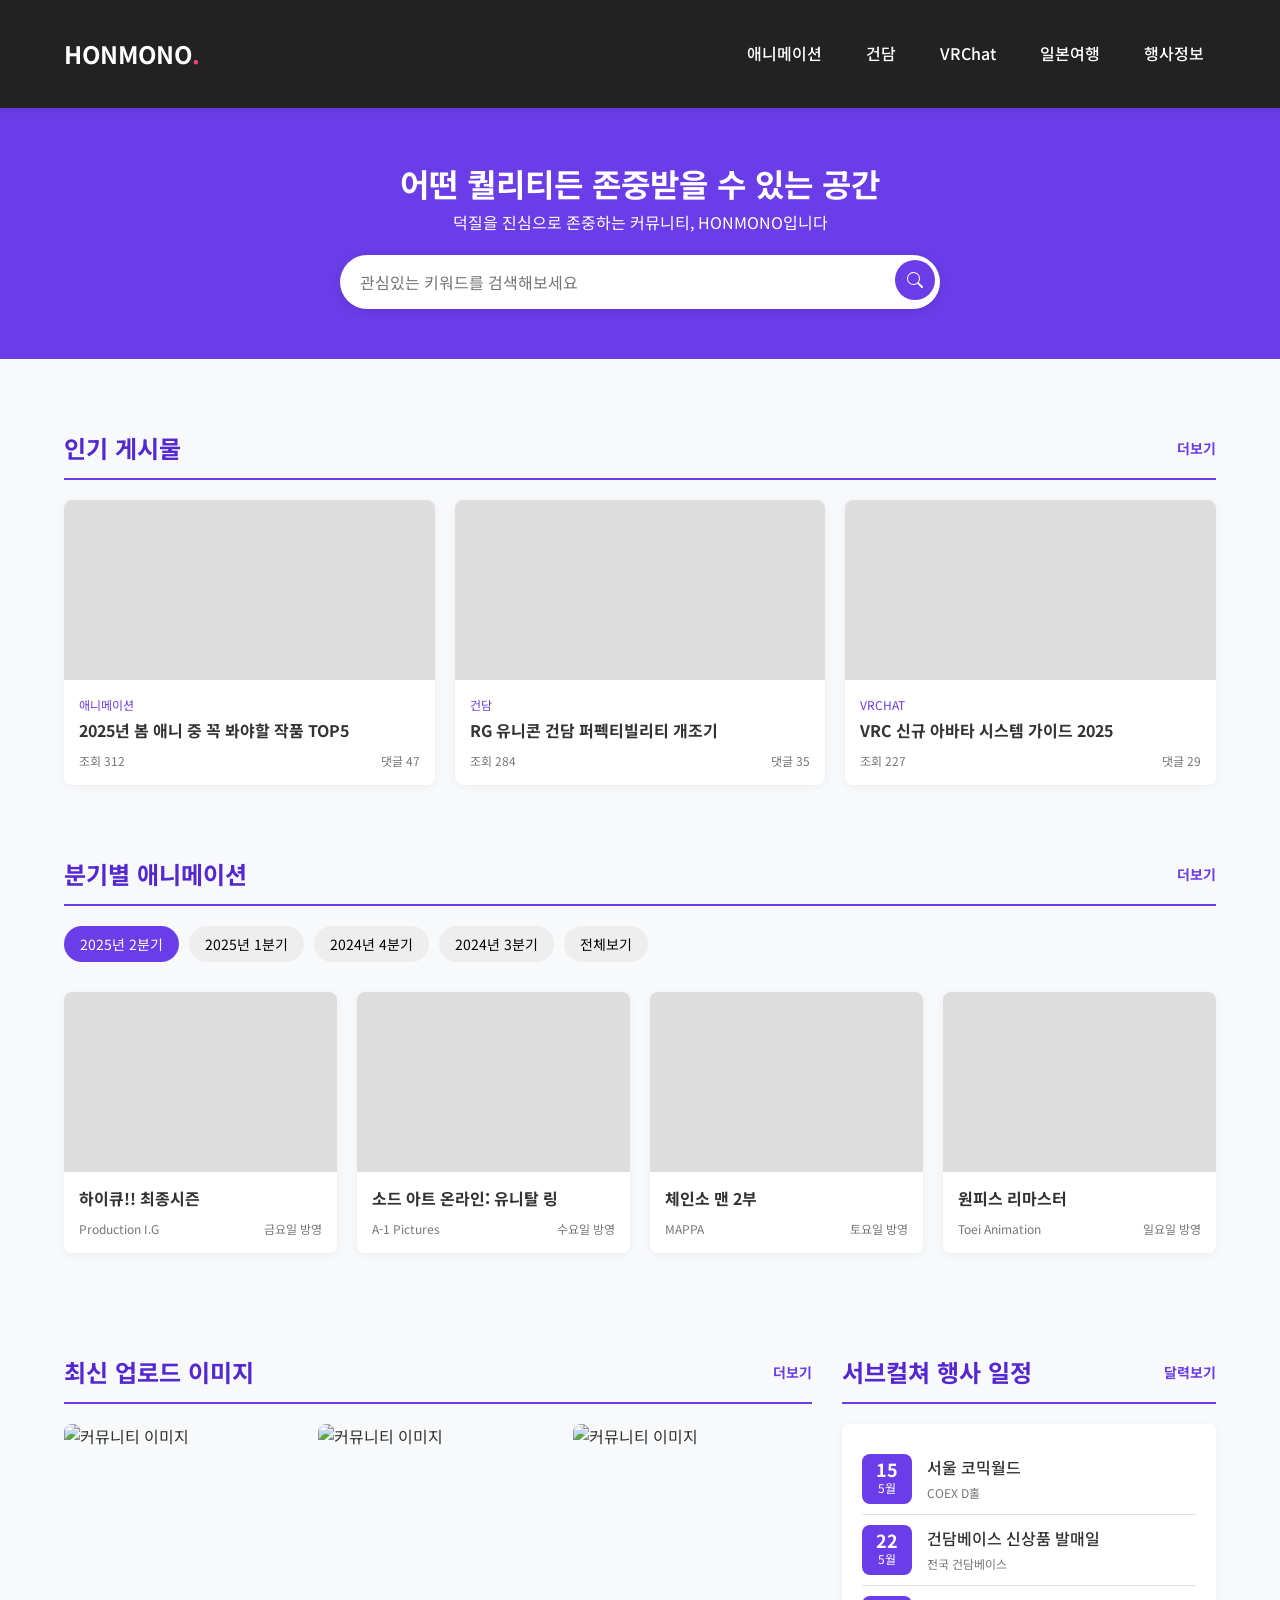
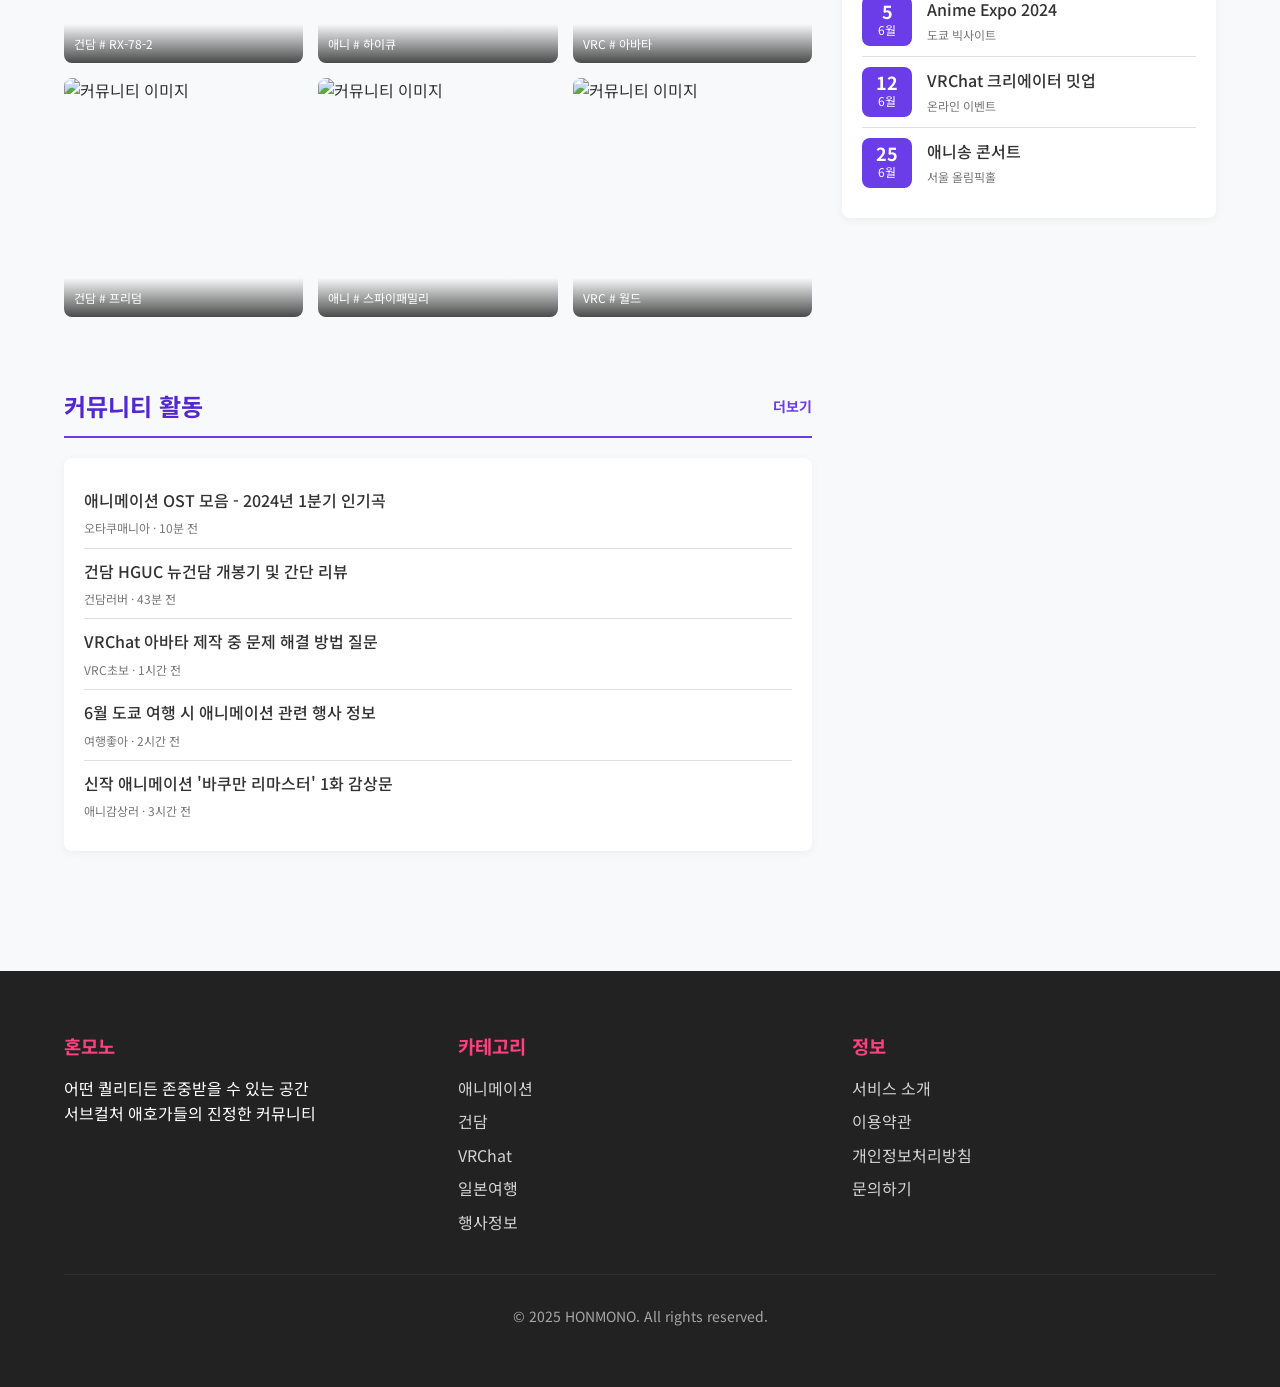
==== index.html @ e96083c8 "Initial website files" ====
<!DOCTYPE html>
<html lang="ko">
<head>
  <meta charset="UTF-8">
  <meta name="viewport" content="width=device-width, initial-scale=1.0">
  <title>혼모노(Honmono) - 서브컬처 애호가들의 진정성 있는 공간</title>
  <style>
    :root {
      --primary: #6A3DE8;
      --primary-dark: #5428D0;
      --secondary: #FF4081;
      --background: #F8F9FA;
      --dark-bg: #222222;
      --light-text: #FFFFFF;
      --dark-text: #333333;
      --card-bg: #FFFFFF;
      --border-color: #E0E0E0;
    }
    
    * {
      margin: 0;
      padding: 0;
      box-sizing: border-box;
      font-family: 'Noto Sans KR', sans-serif;
    }
    
    body {
      background-color: var(--background);
      color: var(--dark-text);
      line-height: 1.6;
    }
    
    a {
      text-decoration: none;
      color: inherit;
    }
    
    .container {
      width: 90%;
      max-width: 1200px;
      margin: 0 auto;
      padding: 20px 0;
    }
    
    /* 헤더 스타일 */
    header {
      background-color: var(--dark-bg);
      color: var(--light-text);
      padding: 15px 0;
      box-shadow: 0 2px 5px rgba(0, 0, 0, 0.1);
      position: sticky;
      top: 0;
      z-index: 1000;
    }
    
    .header-container {
      display: flex;
      justify-content: space-between;
      align-items: center;
    }
    
    .logo {
      font-size: 24px;
      font-weight: 700;
      display: flex;
      align-items: center;
    }
    
    .logo span {
      color: var(--secondary);
    }
    
    nav ul {
      display: flex;
      list-style: none;
    }
    
    nav ul li {
      margin-left: 20px;
      position: relative;
    }
    
    nav ul li a {
      color: var(--light-text);
      font-weight: 500;
      padding: 8px 12px;
      border-radius: 4px;
      transition: background-color 0.3s;
    }
    
    nav ul li a:hover {
      background-color: rgba(255, 255, 255, 0.1);
    }

    /* 검색창 */
    .search-container {
      background-color: var(--primary);
      padding: 30px 0;
      text-align: center;
      color: var(--light-text);
    }
    
    .search-box {
      position: relative;
      max-width: 600px;
      margin: 20px auto 0;
    }
    
    .search-input {
      width: 100%;
      padding: 15px 20px;
      border: none;
      border-radius: 30px;
      font-size: 16px;
      box-shadow: 0 2px 10px rgba(0, 0, 0, 0.1);
      transition: all 0.3s;
    }
    
    .search-input:focus {
      outline: none;
      box-shadow: 0 4px 15px rgba(0, 0, 0, 0.2);
    }
    
    .search-btn {
      position: absolute;
      right: 5px;
      top: 5px;
      background-color: var(--primary);
      color: white;
      border: none;
      border-radius: 50%;
      width: 40px;
      height: 40px;
      cursor: pointer;
      display: flex;
      align-items: center;
      justify-content: center;
    }
    
    .keywords {
      display: none;
      margin-top: 15px;
      text-align: center;
    }
    
    .keyword-badge {
      display: inline-block;
      background-color: rgba(255, 255, 255, 0.2);
      color: var(--light-text);
      padding: 5px 12px;
      margin: 5px;
      border-radius: 20px;
      font-size: 14px;
      transition: background-color 0.3s;
      cursor: pointer;
    }
    
    .keyword-badge:hover {
      background-color: rgba(255, 255, 255, 0.3);
    }
    
    /* 실시간 키워드 트렌드 */
    .search-input:focus ~ .keywords {
      display: block;
    }
    
    /* 섹션 공통 스타일 */
    section {
      margin: 30px 0;
      padding: 20px 0;
    }
    
    .section-title {
      font-size: 24px;
      font-weight: 700;
      margin-bottom: 20px;
      color: var(--primary-dark);
      border-bottom: 2px solid var(--primary);
      padding-bottom: 10px;
      display: flex;
      justify-content: space-between;
      align-items: center;
    }
    
    .view-more {
      font-size: 14px;
      color: var(--primary);
    }
    
    /* 인기 게시물 */
    .popular-posts {
      display: grid;
      grid-template-columns: repeat(auto-fill, minmax(280px, 1fr));
      gap: 20px;
    }
    
    .post-card {
      background: var(--card-bg);
      border-radius: 8px;
      overflow: hidden;
      box-shadow: 0 2px 10px rgba(0, 0, 0, 0.05);
      transition: transform 0.3s, box-shadow 0.3s;
    }
    
    .post-card:hover {
      transform: translateY(-5px);
      box-shadow: 0 5px 15px rgba(0, 0, 0, 0.1);
    }
    
    .post-image {
      height: 180px;
      background-position: center;
      background-size: cover;
      background-color: #ddd;
    }
    
    .post-content {
      padding: 15px;
    }
    
    .post-category {
      font-size: 12px;
      color: var(--primary);
      margin-bottom: 5px;
      text-transform: uppercase;
    }
    
    .post-title {
      font-size: 16px;
      font-weight: 700;
      margin-bottom: 10px;
      line-height: 1.4;
      display: -webkit-box;
      -webkit-line-clamp: 2;
      -webkit-box-orient: vertical;
      overflow: hidden;
    }
    
    .post-meta {
      font-size: 12px;
      color: #777;
      display: flex;
      justify-content: space-between;
    }
    
    /* 분기 애니메이션 섹션 */
    .anime-filter {
      display: flex;
      gap: 10px;
      margin-bottom: 20px;
      overflow-x: auto;
      padding-bottom: 10px;
    }
    
    .filter-btn {
      padding: 8px 16px;
      background-color: #eee;
      border: none;
      border-radius: 20px;
      font-size: 14px;
      cursor: pointer;
      white-space: nowrap;
      transition: background-color 0.3s;
    }
    
    .filter-btn.active {
      background-color: var(--primary);
      color: white;
    }
    
    .anime-list {
      display: grid;
      grid-template-columns: repeat(auto-fill, minmax(250px, 1fr));
      gap: 20px;
    }
    
    /* 커뮤니티 이미지 */
    .community-images {
      display: grid;
      grid-template-columns: repeat(auto-fill, minmax(180px, 1fr));
      gap: 15px;
    }
    
    .image-item {
      position: relative;
      border-radius: 8px;
      overflow: hidden;
      aspect-ratio: 1/1;
    }
    
    .image-item img {
      width: 100%;
      height: 100%;
      object-fit: cover;
      transition: transform 0.3s;
    }
    
    .image-item:hover img {
      transform: scale(1.05);
    }
    
    .image-info {
      position: absolute;
      bottom: 0;
      left: 0;
      right: 0;
      background: linear-gradient(transparent, rgba(0, 0, 0, 0.7));
      color: white;
      padding: 10px;
      font-size: 12px;
    }
    
    /* 커뮤니티 활동 피드 */
    .activity-feed {
      background-color: var(--card-bg);
      border-radius: 8px;
      box-shadow: 0 2px 10px rgba(0, 0, 0, 0.05);
      padding: 20px;
    }
    
    .feed-item {
      padding: 10px 0;
      border-bottom: 1px solid var(--border-color);
    }
    
    .feed-item:last-child {
      border-bottom: none;
    }
    
    .feed-title {
      font-weight: 500;
      margin-bottom: 5px;
    }
    
    .feed-meta {
      font-size: 12px;
      color: #777;
    }
    
    /* 행사 캘린더 */
    .event-calendar {
      background-color: var(--card-bg);
      border-radius: 8px;
      box-shadow: 0 2px 10px rgba(0, 0, 0, 0.05);
      padding: 20px;
    }
    
    .event-item {
      display: flex;
      align-items: center;
      padding: 10px 0;
      border-bottom: 1px solid var(--border-color);
    }
    
    .event-item:last-child {
      border-bottom: none;
    }
    
    .event-date {
      background-color: var(--primary);
      color: white;
      width: 50px;
      height: 50px;
      border-radius: 8px;
      display: flex;
      flex-direction: column;
      justify-content: center;
      align-items: center;
      margin-right: 15px;
      flex-shrink: 0;
    }
    
    .event-day {
      font-size: 18px;
      font-weight: 700;
      line-height: 1;
    }
    
    .event-month {
      font-size: 12px;
      text-transform: uppercase;
    }
    
    .event-info {
      flex: 1;
    }
    
    .event-title {
      font-weight: 500;
      margin-bottom: 3px;
    }
    
    .event-location {
      font-size: 12px;
      color: #777;
    }
    
    /* 푸터 */
    footer {
      background-color: var(--dark-bg);
      color: var(--light-text);
      padding: 40px 0;
      margin-top: 50px;
    }
    
    .footer-content {
      display: grid;
      grid-template-columns: repeat(auto-fit, minmax(200px, 1fr));
      gap: 30px;
    }
    
    .footer-section h3 {
      margin-bottom: 15px;
      color: var(--secondary);
    }
    
    .footer-section ul {
      list-style: none;
    }
    
    .footer-section ul li {
      margin-bottom: 8px;
    }
    
    .footer-section ul li a {
      opacity: 0.8;
      transition: opacity 0.3s;
    }
    
    .footer-section ul li a:hover {
      opacity: 1;
    }
    
    .footer-bottom {
      text-align: center;
      padding-top: 30px;
      margin-top: 30px;
      border-top: 1px solid rgba(255, 255, 255, 0.1);
      font-size: 14px;
      opacity: 0.6;
    }
    
    /* 그리드 레이아웃 */
    .grid-layout {
      display: grid;
      grid-template-columns: 2fr 1fr;
      gap: 30px;
    }
    
    /* 반응형 설계 */
    @media (max-width: 768px) {
      .grid-layout {
        grid-template-columns: 1fr;
      }
      
      .popular-posts,
      .anime-list,
      .community-images {
        grid-template-columns: repeat(auto-fill, minmax(45%, 1fr));
      }
      
      .header-container {
        flex-direction: column;
      }
      
      nav ul {
        margin-top: 15px;
        flex-wrap: wrap;
        justify-content: center;
      }
      
      nav ul li {
        margin: 5px;
      }
    }
  </style>
  <link href="https://fonts.googleapis.com/css2?family=Noto+Sans+KR:wght@400;500;700&display=swap" rel="stylesheet">
</head>
<body>
  <!-- 헤더 -->
  <header>
    <div class="container header-container">
      <div class="logo">
        <a href="#">HONMONO<span>.</span></a>
      </div>
      <nav>
        <ul>
          <li><a href="#">애니메이션</a></li>
          <li><a href="#">건담</a></li>
          <li><a href="#">VRChat</a></li>
          <li><a href="#">일본여행</a></li>
          <li><a href="#">행사정보</a></li>
        </ul>
      </nav>
    </div>
  </header>
  
  <!-- 검색창 -->
  <div class="search-container">
    <div class="container">
      <h1>어떤 퀄리티든 존중받을 수 있는 공간</h1>
      <p>덕질을 진심으로 존중하는 커뮤니티, HONMONO입니다</p>
      <div class="search-box">
        <input type="text" class="search-input" placeholder="관심있는 키워드를 검색해보세요">
        <button class="search-btn">
          <svg xmlns="http://www.w3.org/2000/svg" width="16" height="16" fill="currentColor" viewBox="0 0 16 16">
            <path d="M11.742 10.344a6.5 6.5 0 1 0-1.397 1.398h-.001c.03.04.062.078.098.115l3.85 3.85a1 1 0 0 0 1.415-1.414l-3.85-3.85a1.007 1.007 0 0 0-.115-.1zM12 6.5a5.5 5.5 0 1 1-11 0 5.5 5.5 0 0 1 11 0z"/>
          </svg>
        </button>
        <div class="keywords">
          <span class="keyword-badge">짱구는못말려</span>
          <span class="keyword-badge">스파이패밀리</span>
          <span class="keyword-badge">원피스</span>
          <span class="keyword-badge">건담시드</span>
          <span class="keyword-badge">에반게리온</span>
          <span class="keyword-badge">VRC아바타</span>
          <span class="keyword-badge">코믹월드</span>
          <span class="keyword-badge">선데이GX</span>
        </div>
      </div>
    </div>
  </div>
  
  <div class="container">
    <!-- 인기 게시물 -->
    <section>
      <div class="section-title">
        인기 게시물
        <a href="#" class="view-more">더보기</a>
      </div>
      <div class="popular-posts">
        <div class="post-card">
          <div class="post-image" style="background-image: url('/api/placeholder/400/320');"></div>
          <div class="post-content">
            <div class="post-category">애니메이션</div>
            <h3 class="post-title">2025년 봄 애니 중 꼭 봐야할 작품 TOP5</h3>
            <div class="post-meta">
              <span>조회 312</span>
              <span>댓글 47</span>
            </div>
          </div>
        </div>
        <div class="post-card">
          <div class="post-image" style="background-image: url('/api/placeholder/400/320');"></div>
          <div class="post-content">
            <div class="post-category">건담</div>
            <h3 class="post-title">RG 유니콘 건담 퍼펙티빌리티 개조기</h3>
            <div class="post-meta">
              <span>조회 284</span>
              <span>댓글 35</span>
            </div>
          </div>
        </div>
        <div class="post-card">
          <div class="post-image" style="background-image: url('/api/placeholder/400/320');"></div>
          <div class="post-content">
            <div class="post-category">VRChat</div>
            <h3 class="post-title">VRC 신규 아바타 시스템 가이드 2025</h3>
            <div class="post-meta">
              <span>조회 227</span>
              <span>댓글 29</span>
            </div>
          </div>
        </div>
      </div>
    </section>
    
    <!-- 분기 애니메이션 섹션 -->
    <section>
      <div class="section-title">
        분기별 애니메이션
        <a href="#" class="view-more">더보기</a>
      </div>
      <div class="anime-filter">
        <button class="filter-btn active">2025년 2분기</button>
        <button class="filter-btn">2025년 1분기</button>
        <button class="filter-btn">2024년 4분기</button>
        <button class="filter-btn">2024년 3분기</button>
        <button class="filter-btn">전체보기</button>
      </div>
      <div class="anime-list">
        <div class="post-card">
          <div class="post-image" style="background-image: url('/api/placeholder/400/320');"></div>
          <div class="post-content">
            <h3 class="post-title">하이큐!! 최종시즌</h3>
            <div class="post-meta">
              <span>Production I.G</span>
              <span>금요일 방영</span>
            </div>
          </div>
        </div>
        <div class="post-card">
          <div class="post-image" style="background-image: url('/api/placeholder/400/320');"></div>
          <div class="post-content">
            <h3 class="post-title">소드 아트 온라인: 유니탈 링</h3>
            <div class="post-meta">
              <span>A-1 Pictures</span>
              <span>수요일 방영</span>
            </div>
          </div>
        </div>
        <div class="post-card">
          <div class="post-image" style="background-image: url('/api/placeholder/400/320');"></div>
          <div class="post-content">
            <h3 class="post-title">체인소 맨 2부</h3>
            <div class="post-meta">
              <span>MAPPA</span>
              <span>토요일 방영</span>
            </div>
          </div>
        </div>
        <div class="post-card">
          <div class="post-image" style="background-image: url('/api/placeholder/400/320');"></div>
          <div class="post-content">
            <h3 class="post-title">원피스 리마스터</h3>
            <div class="post-meta">
              <span>Toei Animation</span>
              <span>일요일 방영</span>
            </div>
          </div>
        </div>
      </div>
    </section>
    
    <div class="grid-layout">
      <div>
        <!-- 커뮤니티 최신 이미지 업로드 -->
        <section>
          <div class="section-title">
            최신 업로드 이미지
            <a href="#" class="view-more">더보기</a>
          </div>
          <div class="community-images">
            <div class="image-item">
              <img src="/api/placeholder/400/400" alt="커뮤니티 이미지">
              <div class="image-info">건담 # RX-78-2</div>
            </div>
            <div class="image-item">
              <img src="/api/placeholder/400/400" alt="커뮤니티 이미지">
              <div class="image-info">애니 # 하이큐</div>
            </div>
            <div class="image-item">
              <img src="/api/placeholder/400/400" alt="커뮤니티 이미지">
              <div class="image-info">VRC # 아바타</div>
            </div>
            <div class="image-item">
              <img src="/api/placeholder/400/400" alt="커뮤니티 이미지">
              <div class="image-info">건담 # 프리덤</div>
            </div>
            <div class="image-item">
              <img src="/api/placeholder/400/400" alt="커뮤니티 이미지">
              <div class="image-info">애니 # 스파이패밀리</div>
            </div>
            <div class="image-item">
              <img src="/api/placeholder/400/400" alt="커뮤니티 이미지">
              <div class="image-info">VRC # 월드</div>
            </div>
          </div>
        </section>
        
        <!-- 커뮤니티 활동 피드 -->
        <section>
          <div class="section-title">
            커뮤니티 활동
            <a href="#" class="view-more">더보기</a>
          </div>
          <div class="activity-feed">
            <div class="feed-item">
              <div class="feed-title">애니메이션 OST 모음 - 2024년 1분기 인기곡</div>
              <div class="feed-meta">
                <span>오타쿠매니아</span>
                <span>·</span>
                <span>10분 전</span>
              </div>
            </div>
            <div class="feed-item">
              <div class="feed-title">건담 HGUC 뉴건담 개봉기 및 간단 리뷰</div>
              <div class="feed-meta">
                <span>건담러버</span>
                <span>·</span>
                <span>43분 전</span>
              </div>
            </div>
            <div class="feed-item">
              <div class="feed-title">VRChat 아바타 제작 중 문제 해결 방법 질문</div>
              <div class="feed-meta">
                <span>VRC초보</span>
                <span>·</span>
                <span>1시간 전</span>
              </div>
            </div>
            <div class="feed-item">
              <div class="feed-title">6월 도쿄 여행 시 애니메이션 관련 행사 정보</div>
              <div class="feed-meta">
                <span>여행좋아</span>
                <span>·</span>
                <span>2시간 전</span>
              </div>
            </div>
            <div class="feed-item">
              <div class="feed-title">신작 애니메이션 '바쿠만 리마스터' 1화 감상문</div>
              <div class="feed-meta">
                <span>애니감상러</span>
                <span>·</span>
                <span>3시간 전</span>
              </div>
            </div>
          </div>
        </section>
      </div>
      
      <!-- 서브컬쳐 행사 캘린더 -->
      <aside>
        <section>
          <div class="section-title">
            서브컬쳐 행사 일정
            <a href="#" class="view-more">달력보기</a>
          </div>
          <div class="event-calendar">
            <div class="event-item">
              <div class="event-date">
                <div class="event-day">15</div>
                <div class="event-month">5월</div>
              </div>
              <div class="event-info">
                <div class="event-title">서울 코믹월드</div>
                <div class="event-location">COEX D홀</div>
              </div>
            </div>
            <div class="event-item">
              <div class="event-date">
                <div class="event-day">22</div>
                <div class="event-month">5월</div>
              </div>
              <div class="event-info">
                <div class="event-title">건담베이스 신상품 발매일</div>
                <div class="event-location">전국 건담베이스</div>
              </div>
            </div>
            <div class="event-item">
              <div class="event-date">
                <div class="event-day">5</div>
                <div class="event-month">6월</div>
              </div>
              <div class="event-info">
                <div class="event-title">Anime Expo 2024</div>
                <div class="event-location">도쿄 빅사이트</div>
              </div>
            </div>
            <div class="event-item">
              <div class="event-date">
                <div class="event-day">12</div>
                <div class="event-month">6월</div>
              </div>
              <div class="event-info">
                <div class="event-title">VRChat 크리에이터 밋업</div>
                <div class="event-location">온라인 이벤트</div>
              </div>
            </div>
            <div class="event-item">
              <div class="event-date">
                <div class="event-day">25</div>
                <div class="event-month">6월</div>
              </div>
              <div class="event-info">
                <div class="event-title">애니송 콘서트</div>
                <div class="event-location">서울 올림픽홀</div>
              </div>
            </div>
          </div>
        </section>
      </aside>
    </div>
  </div>
  
  <!-- 푸터 -->
  <footer>
    <div class="container">
      <div class="footer-content">
        <div class="footer-section">
          <h3>혼모노</h3>
          <p>어떤 퀄리티든 존중받을 수 있는 공간<br>서브컬처 애호가들의 진정한 커뮤니티</p>
        </div>
        <div class="footer-section">
          <h3>카테고리</h3>
          <ul>
            <li><a href="#">애니메이션</a></li>
            <li><a href="#">건담</a></li>
            <li><a href="#">VRChat</a></li>
            <li><a href="#">일본여행</a></li>
            <li><a href="#">행사정보</a></li>
          </ul>
        </div>
        <div class="footer-section">
          <h3>정보</h3>
          <ul>
            <li><a href="#">서비스 소개</a></li>
            <li><a href="#">이용약관</a></li>
            <li><a href="#">개인정보처리방침</a></li>
            <li><a href="#">문의하기</a></li>
          </ul>
        </div>
      </div>
      <div class="footer-bottom">
        <p>&copy; 2025 HONMONO. All rights reserved.</p>
      </div>
    </div>
  </footer>
</body>
</html>
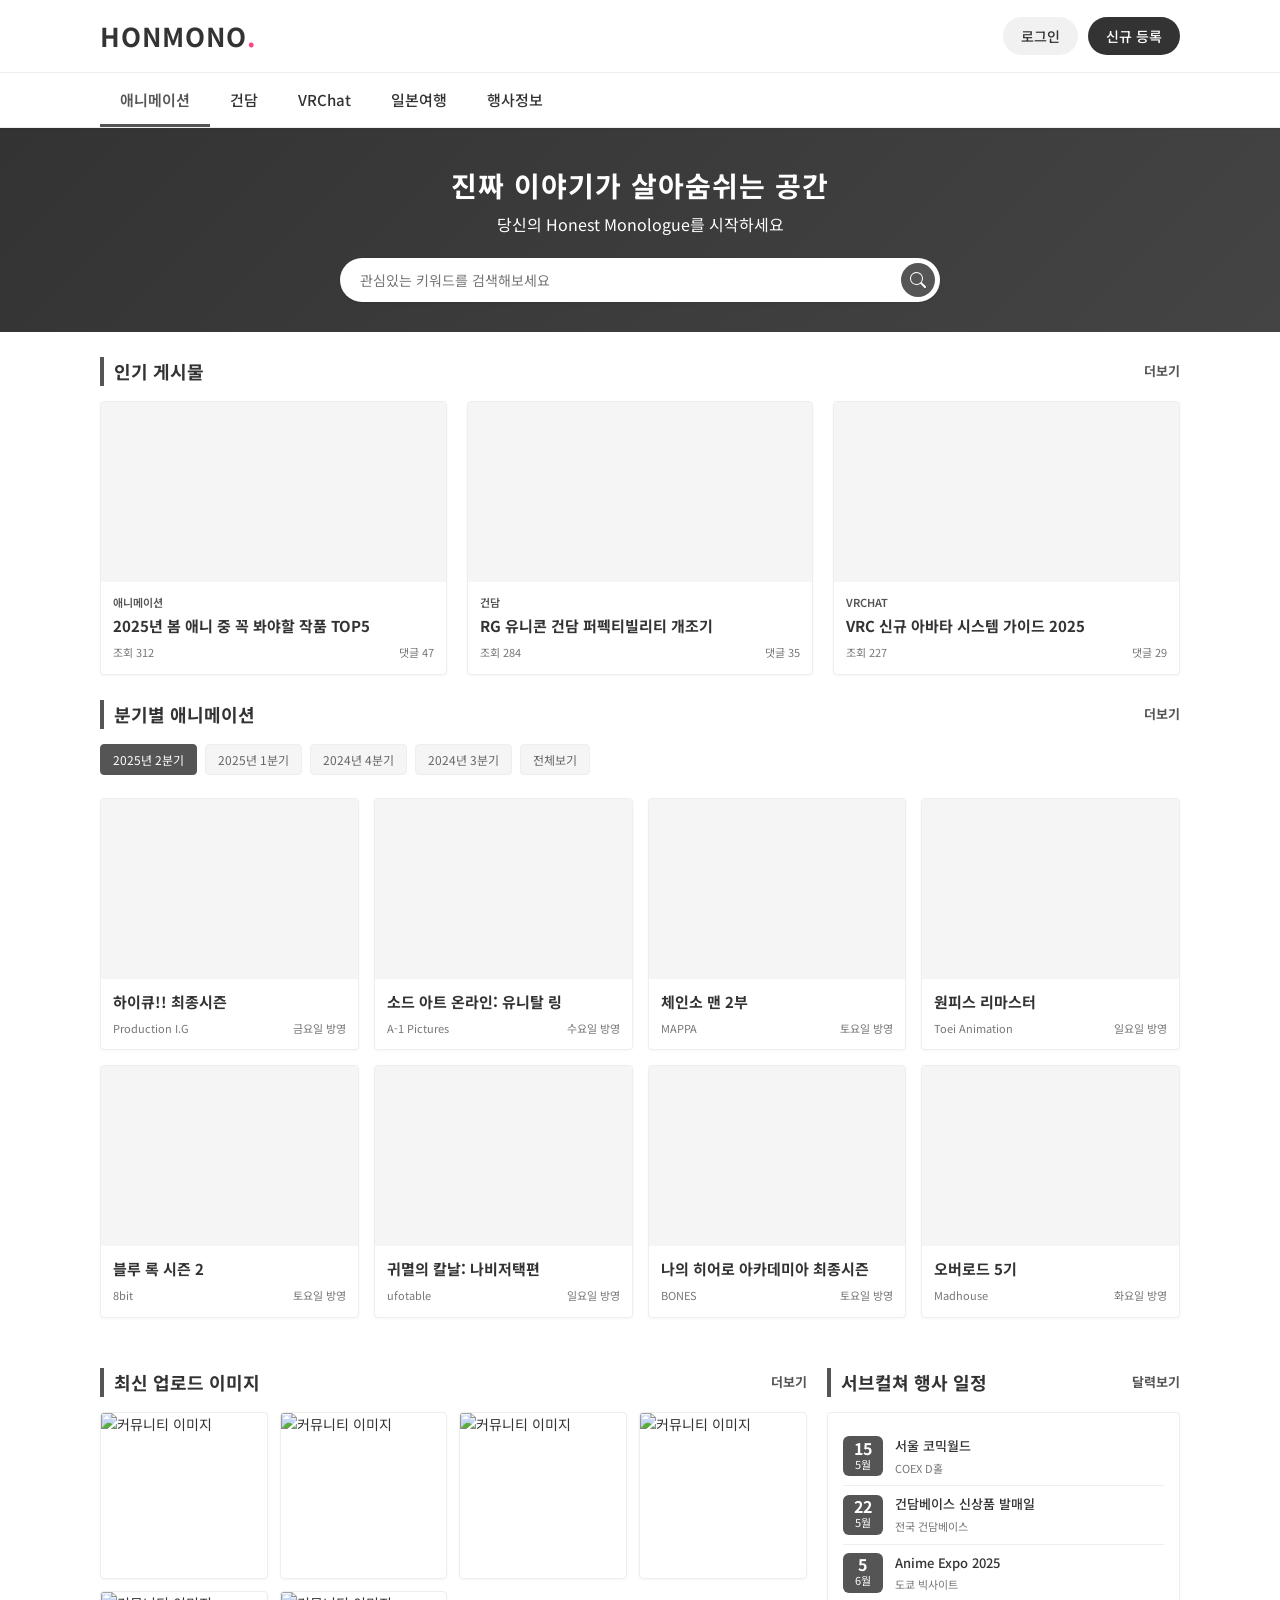
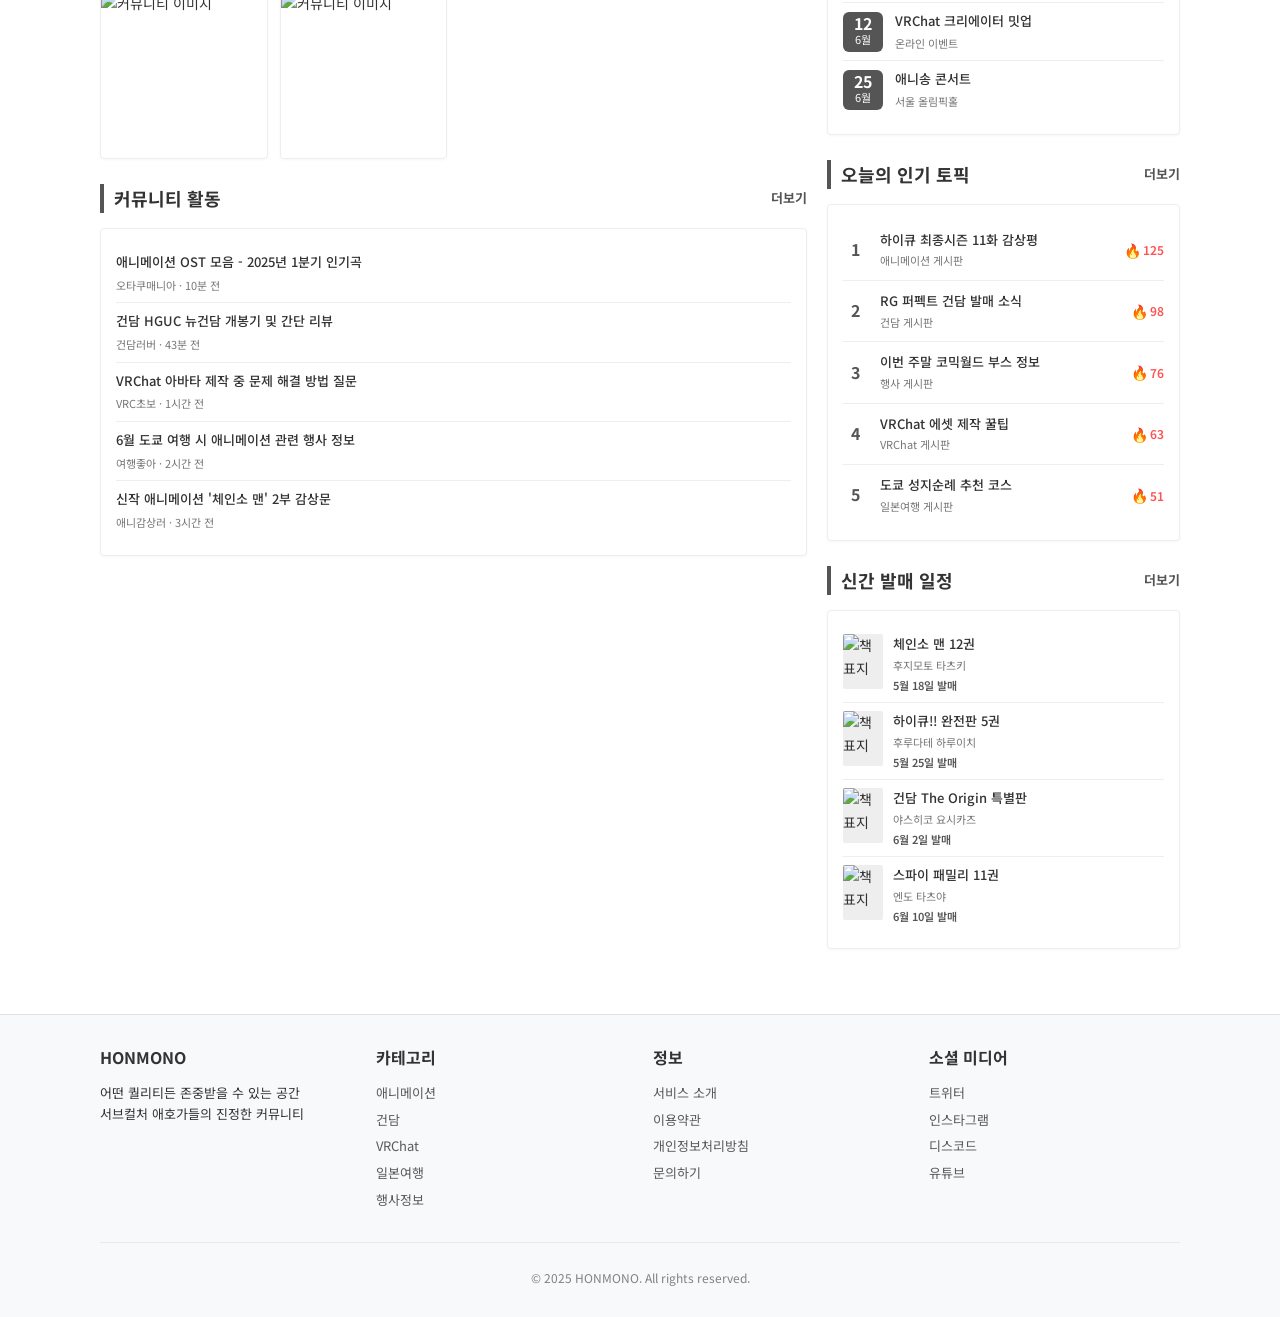
==== commit 8e9af6d9: "Update index.html" ====
--- a/index.html
+++ b/index.html
@@ -3,18 +3,23 @@
 <head>
   <meta charset="UTF-8">
   <meta name="viewport" content="width=device-width, initial-scale=1.0">
-  <title>혼모노(Honmono) - 서브컬처 애호가들의 진정성 있는 공간</title>
+  <title>HONMONO - 서브컬처 애호가들의 진정성 있는 공간</title>
   <style>
     :root {
-      --primary: #6A3DE8;
-      --primary-dark: #5428D0;
-      --secondary: #FF4081;
-      --background: #F8F9FA;
-      --dark-bg: #222222;
-      --light-text: #FFFFFF;
+      --primary: #555555; /* 다크 그레이 */
+      --primary-dark: #333333;
+      --secondary: #777777; /* 미디움 그레이 */
+      --accent: #FF4081; /* 핑크 컬러 - 로고 점에 사용 */
+      --background: #FFFFFF; /* 배경 흰색 */
+      --header-bg: #FFFFFF; /* 헤더 배경 흰색 */
+      --header-text: #333333; /* 헤더 텍스트 색상 */
+      --dark-bg: #F8F9FA; /* 매우 밝은 회색으로 푸터 배경 */
+      --light-text: #333333; /* 푸터 텍스트 색상 */
       --dark-text: #333333;
       --card-bg: #FFFFFF;
-      --border-color: #E0E0E0;
+      --border-color: #EEEEEE;
+      --card-shadow: 0 1px 3px rgba(0, 0, 0, 0.04);
+      --hover-bg: #F5F5F5; /* 호버 배경색 */
     }
     
     * {
@@ -28,6 +33,8 @@
       background-color: var(--background);
       color: var(--dark-text);
       line-height: 1.6;
+      font-size: 14px;
+      min-height: 100vh; /* 최소 높이를 화면 높이로 설정 */
     }
     
     a {
@@ -37,88 +44,210 @@
     
     .container {
       width: 90%;
-      max-width: 1200px;
+      max-width: 1080px; /* 최대 너비를 1080px로 제한 */
       margin: 0 auto;
-      padding: 20px 0;
-    }
-    
-    /* 헤더 스타일 */
+      padding: 0;
+    }
+    
+    /* 애니메이션 정의 */
+    @keyframes fadeIn {
+      from { opacity: 0; transform: translateY(10px); }
+      to { opacity: 1; transform: translateY(0); }
+    }
+    
+    /* 텍스트에 빛이 지나가는 효과 */
+    @keyframes shine {
+      0% {
+        background-position: -100% 0;
+      }
+      100% {
+        background-position: 200% 0;
+      }
+    }
+    
+    @keyframes gradientShift {
+      0% { background-position: 0% 50%; }
+      50% { background-position: 100% 50%; }
+      100% { background-position: 0% 50%; }
+    }
+    
+    /* 매우 미세하게 숨쉬는 효과를 위한 애니메이션 */
+    @keyframes verySubtleBreathing {
+      0% { opacity: 0.95; transform: scale(1); }
+      50% { opacity: 1; transform: scale(1.01); } /* 크기 변화 매우 미세하게 */
+      100% { opacity: 0.95; transform: scale(1); }
+    }
+    
+    /* 헤더 - 건스타 스타일 */
     header {
-      background-color: var(--dark-bg);
-      color: var(--light-text);
-      padding: 15px 0;
-      box-shadow: 0 2px 5px rgba(0, 0, 0, 0.1);
+      background-color: var(--header-bg);
+      color: var(--header-text);
+      box-shadow: 0 1px 3px rgba(0, 0, 0, 0.05);
       position: sticky;
       top: 0;
       z-index: 1000;
+      padding: 15px 0 0 0;
     }
     
     .header-container {
       display: flex;
       justify-content: space-between;
       align-items: center;
+      margin-bottom: 15px;
     }
     
     .logo {
-      font-size: 24px;
+      font-size: 26px;
       font-weight: 700;
       display: flex;
       align-items: center;
+      letter-spacing: 1px;
+      color: var(--primary-dark);
+      transition: all 0.3s ease;
+    }
+    
+    .logo:hover {
+      transform: scale(1.05);
     }
     
     .logo span {
-      color: var(--secondary);
-    }
-    
-    nav ul {
+      color: var(--accent); /* 로고의 점만 핑크색 */
+    }
+    
+    /* 사용자 액션 버튼 */
+    .user-actions {
+      display: flex;
+      gap: 10px;
+    }
+    
+    .login-btn, .signup-btn {
+      padding: 8px 18px;
+      border-radius: 20px;
+      font-size: 14px;
+      font-weight: 500;
+      transition: all 0.3s ease;
+    }
+    
+    .login-btn {
+      background-color: #f1f1f1;
+      color: #333;
+    }
+    
+    .signup-btn {
+      background-color: #333;
+      color: white;
+    }
+    
+    .login-btn:hover {
+      background-color: #e5e5e5;
+    }
+    
+    .signup-btn:hover {
+      background-color: #555555; /* 무채색(진한 회색)으로 변경 */
+      transform: translateY(-3px); /* 약간 위로 이동 */
+      box-shadow: 0 4px 8px rgba(0, 0, 0, 0.2); /* 그림자 추가 */
+      color: white; /* 텍스트는 흰색 유지 */
+    }
+    
+    /* 네비게이션 바 */
+    .navigation-container {
+      border-top: 1px solid #eee;
+      border-bottom: 1px solid #eee;
+    }
+    
+    .main-nav ul {
       display: flex;
       list-style: none;
-    }
-    
-    nav ul li {
-      margin-left: 20px;
+      padding: 0;
+      margin: 0;
+    }
+    
+    .main-nav ul li a {
+      display: block;
+      padding: 15px 20px;
+      font-size: 15px;
+      font-weight: 500;
+      color: #333;
+      transition: all 0.2s ease;
       position: relative;
     }
     
-    nav ul li a {
-      color: var(--light-text);
-      font-weight: 500;
-      padding: 8px 12px;
-      border-radius: 4px;
-      transition: background-color 0.3s;
-    }
-    
-    nav ul li a:hover {
-      background-color: rgba(255, 255, 255, 0.1);
-    }
-
+    .main-nav ul li a:hover {
+      color: var(--primary);
+    }
+    
+    .main-nav ul li a.active {
+      color: var(--primary);
+      font-weight: 600;
+    }
+    
+    .main-nav ul li a.active::after {
+      content: '';
+      position: absolute;
+      bottom: 0;
+      left: 0;
+      width: 100%;
+      height: 3px;
+      background-color: var(--primary);
+    }
+    
     /* 검색창 */
     .search-container {
-      background-color: var(--primary);
+      background: linear-gradient(135deg, #333333, #444444, #555555);
+      background-size: 200% 200%;
+      animation: gradientShift 10s ease infinite;
       padding: 30px 0;
       text-align: center;
-      color: var(--light-text);
+      color: white;
+      margin-bottom: 20px;
+    }
+    
+    /* 제목 텍스트에 미세한 숨쉬는 효과와 위치 조정 */
+    .search-container h1 {
+      position: relative;
+      font-size: 28px; /* 글자 크기 키움 */
+      font-weight: 700; /* 더 굵게 */
+      margin-bottom: 5px; /* 여백 줄임 - 아래 줄 글자와 더 가깝게 */
+      padding-top: 5px; /* 위쪽 여백 추가 - 전체 위치 조정 */
+      display: block;
+      width: 100%;
+      text-align: center;
+      color: white;
+      letter-spacing: 1px; /* 자간 늘림 */
+      animation: verySubtleBreathing 5s infinite ease-in-out; /* 더 천천히, 매우 부드럽게 */
+    }
+    
+    /* 아래 문단 텍스트와의 간격 및 스타일 조정 */
+    .search-container p {
+      font-size: 16px;
+      margin-top: 0; /* 위쪽 여백 제거 */
+      margin-bottom: 20px;
+      display: block;
+      width: 100%;
+      text-align: center;
     }
     
     .search-box {
       position: relative;
       max-width: 600px;
       margin: 20px auto 0;
+      animation: fadeIn 1s ease-out;
     }
     
     .search-input {
       width: 100%;
-      padding: 15px 20px;
+      padding: 12px 20px;
       border: none;
       border-radius: 30px;
-      font-size: 16px;
-      box-shadow: 0 2px 10px rgba(0, 0, 0, 0.1);
-      transition: all 0.3s;
+      font-size: 14px;
+      box-shadow: 0 1px 3px rgba(0, 0, 0, 0.1);
+      transition: all 0.3s ease;
     }
     
     .search-input:focus {
       outline: none;
-      box-shadow: 0 4px 15px rgba(0, 0, 0, 0.2);
+      box-shadow: 0 2px 15px rgba(0, 0, 0, 0.15);
+      transform: translateY(-2px);
     }
     
     .search-btn {
@@ -129,34 +258,41 @@
       color: white;
       border: none;
       border-radius: 50%;
-      width: 40px;
-      height: 40px;
+      width: 34px;
+      height: 34px;
       cursor: pointer;
       display: flex;
       align-items: center;
       justify-content: center;
+      transition: all 0.3s ease;
+    }
+    
+    .search-btn:hover {
+      background-color: var(--primary-dark);
     }
     
     .keywords {
       display: none;
       margin-top: 15px;
       text-align: center;
+      animation: fadeIn 0.5s ease-out;
     }
     
     .keyword-badge {
       display: inline-block;
       background-color: rgba(255, 255, 255, 0.2);
-      color: var(--light-text);
-      padding: 5px 12px;
-      margin: 5px;
+      color: white;
+      padding: 4px 10px;
+      margin: 4px;
       border-radius: 20px;
-      font-size: 14px;
-      transition: background-color 0.3s;
+      font-size: 12px;
+      transition: all 0.3s ease;
       cursor: pointer;
     }
     
     .keyword-badge:hover {
       background-color: rgba(255, 255, 255, 0.3);
+      transform: translateY(-2px);
     }
     
     /* 실시간 키워드 트렌드 */
@@ -166,25 +302,32 @@
     
     /* 섹션 공통 스타일 */
     section {
-      margin: 30px 0;
-      padding: 20px 0;
+      margin: 25px 0;
+      padding: 0;
+      animation: fadeIn 0.8s ease-out;
     }
     
     .section-title {
-      font-size: 24px;
+      font-size: 18px;
       font-weight: 700;
-      margin-bottom: 20px;
+      margin-bottom: 15px;
       color: var(--primary-dark);
-      border-bottom: 2px solid var(--primary);
-      padding-bottom: 10px;
+      border-left: 4px solid var(--primary);
+      padding-left: 10px;
       display: flex;
       justify-content: space-between;
       align-items: center;
     }
     
     .view-more {
-      font-size: 14px;
+      font-size: 13px;
       color: var(--primary);
+      transition: all 0.3s ease;
+    }
+    
+    .view-more:hover {
+      color: var(--primary-dark);
+      transform: translateX(3px);
     }
     
     /* 인기 게시물 */
@@ -196,10 +339,11 @@
     
     .post-card {
       background: var(--card-bg);
-      border-radius: 8px;
+      border-radius: 4px;
       overflow: hidden;
-      box-shadow: 0 2px 10px rgba(0, 0, 0, 0.05);
-      transition: transform 0.3s, box-shadow 0.3s;
+      box-shadow: var(--card-shadow);
+      transition: all 0.3s ease;
+      border: 1px solid var(--border-color);
     }
     
     .post-card:hover {
@@ -211,24 +355,30 @@
       height: 180px;
       background-position: center;
       background-size: cover;
-      background-color: #ddd;
+      background-color: #f5f5f5;
+      transition: all 0.5s ease;
+    }
+    
+    .post-card:hover .post-image {
+      transform: scale(1.05);
     }
     
     .post-content {
-      padding: 15px;
+      padding: 12px;
     }
     
     .post-category {
-      font-size: 12px;
+      font-size: 11px;
       color: var(--primary);
-      margin-bottom: 5px;
+      margin-bottom: 4px;
       text-transform: uppercase;
+      font-weight: 600;
     }
     
     .post-title {
-      font-size: 16px;
+      font-size: 15px;
       font-weight: 700;
-      margin-bottom: 10px;
+      margin-bottom: 8px;
       line-height: 1.4;
       display: -webkit-box;
       -webkit-line-clamp: 2;
@@ -237,7 +387,7 @@
     }
     
     .post-meta {
-      font-size: 12px;
+      font-size: 11px;
       color: #777;
       display: flex;
       justify-content: space-between;
@@ -246,57 +396,85 @@
     /* 분기 애니메이션 섹션 */
     .anime-filter {
       display: flex;
-      gap: 10px;
-      margin-bottom: 20px;
+      gap: 8px;
+      margin-bottom: 15px;
       overflow-x: auto;
-      padding-bottom: 10px;
+      padding-bottom: 8px;
+      -ms-overflow-style: none;
+      scrollbar-width: none;
+    }
+    
+    .anime-filter::-webkit-scrollbar {
+      display: none;
     }
     
     .filter-btn {
-      padding: 8px 16px;
-      background-color: #eee;
-      border: none;
-      border-radius: 20px;
-      font-size: 14px;
+      padding: 6px 12px;
+      background-color: #f5f5f5;
+      border: 1px solid #eee;
+      border-radius: 4px;
+      font-size: 12px;
       cursor: pointer;
       white-space: nowrap;
-      transition: background-color 0.3s;
+      transition: all 0.3s ease;
+      color: #666;
+    }
+    
+    .filter-btn:hover {
+      background-color: #ededed;
+      transform: translateY(-2px);
     }
     
     .filter-btn.active {
       background-color: var(--primary);
       color: white;
-    }
-    
+      border-color: var(--primary);
+    }
+    
+    /* 분기별 애니메이션 그리드 조정 - 8개 아이템 표시 */
     .anime-list {
       display: grid;
-      grid-template-columns: repeat(auto-fill, minmax(250px, 1fr));
-      gap: 20px;
+      grid-template-columns: repeat(4, 1fr); /* 4열로 고정 */
+      gap: 15px; /* 간격 약간 줄임 */
+    }
+    
+    /* 애니메이션 아이템 제한 */
+    .anime-list .post-card:nth-child(n+9) {
+      display: none; /* 9번째 이후 아이템은 숨김 (8개만 표시) */
     }
     
     /* 커뮤니티 이미지 */
     .community-images {
       display: grid;
-      grid-template-columns: repeat(auto-fill, minmax(180px, 1fr));
-      gap: 15px;
+      grid-template-columns: repeat(auto-fill, minmax(150px, 1fr));
+      gap: 12px;
     }
     
     .image-item {
       position: relative;
-      border-radius: 8px;
+      border-radius: 4px;
       overflow: hidden;
       aspect-ratio: 1/1;
+      box-shadow: var(--card-shadow);
+      border: 1px solid var(--border-color);
+      transition: all 0.3s ease;
+    }
+    
+    .image-item:hover {
+      transform: translateY(-3px) scale(1.02);
+      box-shadow: 0 5px 15px rgba(0, 0, 0, 0.1);
+      z-index: 1;
     }
     
     .image-item img {
       width: 100%;
       height: 100%;
       object-fit: cover;
-      transition: transform 0.3s;
+      transition: all 0.5s ease;
     }
     
     .image-item:hover img {
-      transform: scale(1.05);
+      transform: scale(1.1);
     }
     
     .image-info {
@@ -306,21 +484,37 @@
       right: 0;
       background: linear-gradient(transparent, rgba(0, 0, 0, 0.7));
       color: white;
-      padding: 10px;
-      font-size: 12px;
+      padding: 8px;
+      font-size: 11px;
+      transform: translateY(100%);
+      transition: all 0.3s ease;
+      opacity: 0;
+    }
+    
+    .image-item:hover .image-info {
+      transform: translateY(0);
+      opacity: 1;
     }
     
     /* 커뮤니티 활동 피드 */
     .activity-feed {
       background-color: var(--card-bg);
-      border-radius: 8px;
-      box-shadow: 0 2px 10px rgba(0, 0, 0, 0.05);
-      padding: 20px;
+      border-radius: 4px;
+      box-shadow: var(--card-shadow);
+      padding: 15px;
+      border: 1px solid var(--border-color);
     }
     
     .feed-item {
-      padding: 10px 0;
+      padding: 8px 0;
       border-bottom: 1px solid var(--border-color);
+      transition: all 0.3s ease;
+    }
+    
+    .feed-item:hover {
+      background-color: var(--hover-bg);
+      transform: translateX(3px);
+      padding-left: 8px;
     }
     
     .feed-item:last-child {
@@ -329,89 +523,253 @@
     
     .feed-title {
       font-weight: 500;
-      margin-bottom: 5px;
+      margin-bottom: 4px;
+      font-size: 13px;
+    }
+    
+    .feed-item:hover .feed-title {
+      color: var(--primary);
     }
     
     .feed-meta {
-      font-size: 12px;
+      font-size: 11px;
       color: #777;
     }
     
     /* 행사 캘린더 */
     .event-calendar {
       background-color: var(--card-bg);
-      border-radius: 8px;
-      box-shadow: 0 2px 10px rgba(0, 0, 0, 0.05);
-      padding: 20px;
+      border-radius: 4px;
+      box-shadow: var(--card-shadow);
+      padding: 15px;
+      border: 1px solid var(--border-color);
+      margin-bottom: 20px;
     }
     
     .event-item {
+      display: flex;
+      align-items: center;
+      padding: 8px 0;
+      border-bottom: 1px solid var(--border-color);
+      transition: all 0.3s ease;
+    }
+    
+    .event-item:hover {
+      background-color: var(--hover-bg);
+      transform: translateX(3px);
+      padding-left: 8px;
+    }
+    
+    .event-item:last-child {
+      border-bottom: none;
+    }
+    
+    .event-date {
+      background-color: var(--primary);
+      color: white;
+      width: 40px;
+      height: 40px;
+      border-radius: 6px;
+      display: flex;
+      flex-direction: column;
+      justify-content: center;
+      align-items: center;
+      margin-right: 12px;
+      flex-shrink: 0;
+    }
+    
+    .event-day {
+      font-size: 16px;
+      font-weight: 700;
+      line-height: 1;
+    }
+    
+    .event-month {
+      font-size: 11px;
+      text-transform: uppercase;
+    }
+    
+    .event-info {
+      flex: 1;
+    }
+    
+    .event-title {
+      font-weight: 500;
+      margin-bottom: 3px;
+      font-size: 13px;
+    }
+    
+    .event-item:hover .event-title {
+      color: var(--primary);
+    }
+    
+    .event-location {
+      font-size: 11px;
+      color: #777;
+    }
+    
+    /* 오늘의 인기 토픽 섹션 */
+    .hot-topics {
+      background-color: var(--card-bg);
+      border-radius: 4px;
+      box-shadow: var(--card-shadow);
+      padding: 15px;
+      border: 1px solid var(--border-color);
+      margin-bottom: 20px;
+    }
+    
+    .topic-item {
       display: flex;
       align-items: center;
       padding: 10px 0;
       border-bottom: 1px solid var(--border-color);
-    }
-    
-    .event-item:last-child {
+      transition: all 0.3s ease;
+    }
+    
+    .topic-item:hover {
+      background-color: var(--hover-bg);
+      transform: translateX(3px);
+      padding-left: 8px;
+    }
+    
+    .topic-item:last-child {
       border-bottom: none;
     }
     
-    .event-date {
-      background-color: var(--primary);
-      color: white;
-      width: 50px;
-      height: 50px;
-      border-radius: 8px;
+    .topic-rank {
+      font-size: 16px;
+      font-weight: 700;
+      color: var(--primary);
+      margin-right: 12px;
+      min-width: 25px;
+      text-align: center;
+    }
+    
+    .topic-info {
+      flex: 1;
+    }
+    
+    .topic-title {
+      font-weight: 500;
+      font-size: 13px;
+      margin-bottom: 2px;
+    }
+    
+    .topic-item:hover .topic-title {
+      color: var(--primary);
+    }
+    
+    .topic-meta {
+      font-size: 11px;
+      color: #777;
+    }
+    
+    .topic-heat {
+      font-size: 12px;
+      font-weight: 600;
+      color: #FF5252;
       display: flex;
-      flex-direction: column;
-      justify-content: center;
       align-items: center;
-      margin-right: 15px;
+    }
+    
+    .topic-heat .icon {
+      font-size: 14px;
+      margin-right: 2px;
+    }
+    
+    /* 신간 발매 일정 섹션 */
+    .new-releases {
+      background-color: var(--card-bg);
+      border-radius: 4px;
+      box-shadow: var(--card-shadow);
+      padding: 15px;
+      border: 1px solid var(--border-color);
+      margin-bottom: 20px;
+    }
+    
+    .release-item {
+      display: flex;
+      padding: 8px 0;
+      border-bottom: 1px solid var(--border-color);
+      transition: all 0.3s ease;
+    }
+    
+    .release-item:hover {
+      background-color: var(--hover-bg);
+      transform: translateX(3px);
+      padding-left: 8px;
+    }
+    
+    .release-item:last-child {
+      border-bottom: none;
+    }
+    
+    .release-cover {
+      width: 40px;
+      height: 55px;
+      background-color: #eee;
+      margin-right: 10px;
       flex-shrink: 0;
-    }
-    
-    .event-day {
-      font-size: 18px;
-      font-weight: 700;
-      line-height: 1;
-    }
-    
-    .event-month {
-      font-size: 12px;
-      text-transform: uppercase;
-    }
-    
-    .event-info {
+      border-radius: 2px;
+      overflow: hidden;
+    }
+    
+    .release-item:hover .release-cover {
+      transform: scale(1.05);
+    }
+    
+    .release-cover img {
+      width: 100%;
+      height: 100%;
+      object-fit: cover;
+    }
+    
+    .release-info {
       flex: 1;
     }
     
-    .event-title {
+    .release-title {
       font-weight: 500;
-      margin-bottom: 3px;
-    }
-    
-    .event-location {
-      font-size: 12px;
+      font-size: 13px;
+      margin-bottom: 2px;
+    }
+    
+    .release-item:hover .release-title {
+      color: var(--primary);
+    }
+    
+    .release-meta {
+      font-size: 11px;
       color: #777;
+      margin-bottom: 2px;
+    }
+    
+    .release-date {
+      font-size: 11px;
+      color: var(--primary);
+      font-weight: 600;
     }
     
     /* 푸터 */
     footer {
       background-color: var(--dark-bg);
       color: var(--light-text);
-      padding: 40px 0;
-      margin-top: 50px;
+      padding: 30px 0;
+      margin-top: 40px;
+      font-size: 13px;
+      border-top: 1px solid #E0E0E0;
     }
     
     .footer-content {
       display: grid;
-      grid-template-columns: repeat(auto-fit, minmax(200px, 1fr));
-      gap: 30px;
+      grid-template-columns: repeat(auto-fit, minmax(180px, 1fr));
+      gap: 25px;
     }
     
     .footer-section h3 {
-      margin-bottom: 15px;
-      color: var(--secondary);
+      margin-bottom: 12px;
+      color: var(--primary-dark);
+      font-size: 16px;
     }
     
     .footer-section ul {
@@ -419,24 +777,27 @@
     }
     
     .footer-section ul li {
-      margin-bottom: 8px;
+      margin-bottom: 6px;
     }
     
     .footer-section ul li a {
       opacity: 0.8;
-      transition: opacity 0.3s;
+      transition: all 0.3s ease;
     }
     
     .footer-section ul li a:hover {
       opacity: 1;
+      color: var(--primary);
+      transform: translateX(3px);
+      display: inline-block;
     }
     
     .footer-bottom {
       text-align: center;
-      padding-top: 30px;
-      margin-top: 30px;
-      border-top: 1px solid rgba(255, 255, 255, 0.1);
-      font-size: 14px;
+      padding-top: 25px;
+      margin-top: 25px;
+      border-top: 1px solid rgba(0, 0, 0, 0.1);
+      font-size: 12px;
       opacity: 0.6;
     }
     
@@ -444,10 +805,17 @@
     .grid-layout {
       display: grid;
       grid-template-columns: 2fr 1fr;
-      gap: 30px;
+      gap: 20px;
+      margin-top: 20px;
     }
     
     /* 반응형 설계 */
+    @media (max-width: 900px) {
+      .anime-list {
+        grid-template-columns: repeat(3, 1fr); /* 중간 화면에서 3열 */
+      }
+    }
+    
     @media (max-width: 768px) {
       .grid-layout {
         grid-template-columns: 1fr;
@@ -461,16 +829,33 @@
       
       .header-container {
         flex-direction: column;
+        align-items: center;
       }
       
-      nav ul {
-        margin-top: 15px;
-        flex-wrap: wrap;
-        justify-content: center;
+      .user-actions {
+        margin-top: 10px;
       }
       
-      nav ul li {
-        margin: 5px;
+      .main-nav ul {
+        flex-wrap: nowrap;
+        overflow-x: auto;
+        -ms-overflow-style: none;
+        scrollbar-width: none;
+      }
+      
+      .main-nav ul::-webkit-scrollbar {
+        display: none;
+      }
+      
+      .main-nav ul li a {
+        padding: 12px 15px;
+        white-space: nowrap;
+      }
+    }
+    
+    @media (max-width: 600px) {
+      .anime-list {
+        grid-template-columns: repeat(2, 1fr); /* 작은 화면에서 2열 */
       }
     }
   </style>
@@ -483,23 +868,31 @@
       <div class="logo">
         <a href="#">HONMONO<span>.</span></a>
       </div>
-      <nav>
-        <ul>
-          <li><a href="#">애니메이션</a></li>
-          <li><a href="#">건담</a></li>
-          <li><a href="#">VRChat</a></li>
-          <li><a href="#">일본여행</a></li>
-          <li><a href="#">행사정보</a></li>
-        </ul>
-      </nav>
+      <div class="user-actions">
+        <a href="#" class="login-btn">로그인</a>
+        <a href="#" class="signup-btn">신규 등록</a>
+      </div>
+    </div>
+    <div class="navigation-container">
+      <div class="container">
+        <nav class="main-nav">
+          <ul>
+            <li><a href="#" class="active">애니메이션</a></li>
+            <li><a href="#">건담</a></li>
+            <li><a href="#">VRChat</a></li>
+            <li><a href="#">일본여행</a></li>
+            <li><a href="#">행사정보</a></li>
+          </ul>
+        </nav>
+      </div>
     </div>
   </header>
   
   <!-- 검색창 -->
   <div class="search-container">
     <div class="container">
-      <h1>어떤 퀄리티든 존중받을 수 있는 공간</h1>
-      <p>덕질을 진심으로 존중하는 커뮤니티, HONMONO입니다</p>
+      <h1>진짜 이야기가 살아숨쉬는 공간</h1>
+      <p>당신의 Honest Monologue를 시작하세요</p>
       <div class="search-box">
         <input type="text" class="search-input" placeholder="관심있는 키워드를 검색해보세요">
         <button class="search-btn">
@@ -509,7 +902,8 @@
         </button>
         <div class="keywords">
           <span class="keyword-badge">짱구는못말려</span>
-          <span class="keyword-badge">스파이패밀리</span>
+          <span class="keyword-badge">스파이패밀
+<span class="keyword-badge">스파이패밀리</span>
           <span class="keyword-badge">원피스</span>
           <span class="keyword-badge">건담시드</span>
           <span class="keyword-badge">에반게리온</span>
@@ -619,6 +1013,47 @@
             </div>
           </div>
         </div>
+        <!-- 추가된 애니메이션 아이템 (총 8개가 되도록) -->
+        <div class="post-card">
+          <div class="post-image" style="background-image: url('/api/placeholder/400/320');"></div>
+          <div class="post-content">
+            <h3 class="post-title">블루 록 시즌 2</h3>
+            <div class="post-meta">
+              <span>8bit</span>
+              <span>토요일 방영</span>
+            </div>
+          </div>
+        </div>
+        <div class="post-card">
+          <div class="post-image" style="background-image: url('/api/placeholder/400/320');"></div>
+          <div class="post-content">
+            <h3 class="post-title">귀멸의 칼날: 나비저택편</h3>
+            <div class="post-meta">
+              <span>ufotable</span>
+              <span>일요일 방영</span>
+            </div>
+          </div>
+        </div>
+        <div class="post-card">
+          <div class="post-image" style="background-image: url('/api/placeholder/400/320');"></div>
+          <div class="post-content">
+            <h3 class="post-title">나의 히어로 아카데미아 최종시즌</h3>
+            <div class="post-meta">
+              <span>BONES</span>
+              <span>토요일 방영</span>
+            </div>
+          </div>
+        </div>
+        <div class="post-card">
+          <div class="post-image" style="background-image: url('/api/placeholder/400/320');"></div>
+          <div class="post-content">
+            <h3 class="post-title">오버로드 5기</h3>
+            <div class="post-meta">
+              <span>Madhouse</span>
+              <span>화요일 방영</span>
+            </div>
+          </div>
+        </div>
       </div>
     </section>
     
@@ -666,7 +1101,7 @@
           </div>
           <div class="activity-feed">
             <div class="feed-item">
-              <div class="feed-title">애니메이션 OST 모음 - 2024년 1분기 인기곡</div>
+              <div class="feed-title">애니메이션 OST 모음 - 2025년 1분기 인기곡</div>
               <div class="feed-meta">
                 <span>오타쿠매니아</span>
                 <span>·</span>
@@ -698,7 +1133,7 @@
               </div>
             </div>
             <div class="feed-item">
-              <div class="feed-title">신작 애니메이션 '바쿠만 리마스터' 1화 감상문</div>
+              <div class="feed-title">신작 애니메이션 '체인소 맨' 2부 감상문</div>
               <div class="feed-meta">
                 <span>애니감상러</span>
                 <span>·</span>
@@ -709,8 +1144,9 @@
         </section>
       </div>
       
-      <!-- 서브컬쳐 행사 캘린더 -->
+      <!-- 우측 사이드바 -->
       <aside>
+        <!-- 서브컬쳐 행사 일정 -->
         <section>
           <div class="section-title">
             서브컬쳐 행사 일정
@@ -743,7 +1179,7 @@
                 <div class="event-month">6월</div>
               </div>
               <div class="event-info">
-                <div class="event-title">Anime Expo 2024</div>
+                <div class="event-title">Anime Expo 2025</div>
                 <div class="event-location">도쿄 빅사이트</div>
               </div>
             </div>
@@ -765,6 +1201,121 @@
               <div class="event-info">
                 <div class="event-title">애니송 콘서트</div>
                 <div class="event-location">서울 올림픽홀</div>
+              </div>
+            </div>
+          </div>
+        </section>
+        
+        <!-- 오늘의 인기 토픽 섹션 -->
+        <section>
+          <div class="section-title">
+            오늘의 인기 토픽
+            <a href="#" class="view-more">더보기</a>
+          </div>
+          <div class="hot-topics">
+            <div class="topic-item">
+              <div class="topic-rank">1</div>
+              <div class="topic-info">
+                <div class="topic-title">하이큐 최종시즌 11화 감상평</div>
+                <div class="topic-meta">애니메이션 게시판</div>
+              </div>
+              <div class="topic-heat">
+                <span class="icon">🔥</span>
+                <span>125</span>
+              </div>
+            </div>
+            <div class="topic-item">
+              <div class="topic-rank">2</div>
+              <div class="topic-info">
+                <div class="topic-title">RG 퍼펙트 건담 발매 소식</div>
+                <div class="topic-meta">건담 게시판</div>
+              </div>
+              <div class="topic-heat">
+                <span class="icon">🔥</span>
+                <span>98</span>
+              </div>
+            </div>
+            <div class="topic-item">
+              <div class="topic-rank">3</div>
+              <div class="topic-info">
+                <div class="topic-title">이번 주말 코믹월드 부스 정보</div>
+                <div class="topic-meta">행사 게시판</div>
+              </div>
+              <div class="topic-heat">
+                <span class="icon">🔥</span>
+                <span>76</span>
+              </div>
+            </div>
+            <div class="topic-item">
+              <div class="topic-rank">4</div>
+              <div class="topic-info">
+                <div class="topic-title">VRChat 에셋 제작 꿀팁</div>
+                <div class="topic-meta">VRChat 게시판</div>
+              </div>
+              <div class="topic-heat">
+                <span class="icon">🔥</span>
+                <span>63</span>
+              </div>
+            </div>
+            <div class="topic-item">
+              <div class="topic-rank">5</div>
+              <div class="topic-info">
+                <div class="topic-title">도쿄 성지순례 추천 코스</div>
+                <div class="topic-meta">일본여행 게시판</div>
+              </div>
+              <div class="topic-heat">
+                <span class="icon">🔥</span>
+                <span>51</span>
+              </div>
+            </div>
+          </div>
+        </section>
+        
+        <!-- 신간 발매 일정 섹션 -->
+        <section>
+          <div class="section-title">
+            신간 발매 일정
+            <a href="#" class="view-more">더보기</a>
+          </div>
+          <div class="new-releases">
+            <div class="release-item">
+              <div class="release-cover">
+                <img src="/api/placeholder/120/160" alt="책 표지">
+              </div>
+              <div class="release-info">
+                <div class="release-title">체인소 맨 12권</div>
+                <div class="release-meta">후지모토 타츠키</div>
+                <div class="release-date">5월 18일 발매</div>
+              </div>
+            </div>
+            <div class="release-item">
+              <div class="release-cover">
+                <img src="/api/placeholder/120/160" alt="책 표지">
+              </div>
+              <div class="release-info">
+                <div class="release-title">하이큐!! 완전판 5권</div>
+                <div class="release-meta">후루다테 하루이치</div>
+                <div class="release-date">5월 25일 발매</div>
+              </div>
+            </div>
+            <div class="release-item">
+              <div class="release-cover">
+                <img src="/api/placeholder/120/160" alt="책 표지">
+              </div>
+              <div class="release-info">
+                <div class="release-title">건담 The Origin 특별판</div>
+                <div class="release-meta">야스히코 요시카즈</div>
+                <div class="release-date">6월 2일 발매</div>
+              </div>
+            </div>
+            <div class="release-item">
+              <div class="release-cover">
+                <img src="/api/placeholder/120/160" alt="책 표지">
+              </div>
+              <div class="release-info">
+                <div class="release-title">스파이 패밀리 11권</div>
+                <div class="release-meta">엔도 타츠야</div>
+                <div class="release-date">6월 10일 발매</div>
               </div>
             </div>
           </div>
@@ -778,7 +1329,7 @@
     <div class="container">
       <div class="footer-content">
         <div class="footer-section">
-          <h3>혼모노</h3>
+          <h3>HONMONO</h3>
           <p>어떤 퀄리티든 존중받을 수 있는 공간<br>서브컬처 애호가들의 진정한 커뮤니티</p>
         </div>
         <div class="footer-section">
@@ -800,11 +1351,33 @@
             <li><a href="#">문의하기</a></li>
           </ul>
         </div>
+        <div class="footer-section">
+          <h3>소셜 미디어</h3>
+          <ul>
+            <li><a href="#">트위터</a></li>
+            <li><a href="#">인스타그램</a></li>
+            <li><a href="#">디스코드</a></li>
+            <li><a href="#">유튜브</a></li>
+          </ul>
+        </div>
       </div>
       <div class="footer-bottom">
         <p>&copy; 2025 HONMONO. All rights reserved.</p>
       </div>
     </div>
   </footer>
+  
+  <!-- 자바스크립트 - 효과 최소화 -->
+  <script>
+    // 필터 버튼 활성화 기능
+    document.addEventListener('DOMContentLoaded', function() {
+      document.querySelectorAll('.filter-btn').forEach(btn => {
+        btn.addEventListener('click', function() {
+          document.querySelectorAll('.filter-btn').forEach(b => b.classList.remove('active'));
+          this.classList.add('active');
+        });
+      });
+    });
+  </script>
 </body>
-</html>+</html>
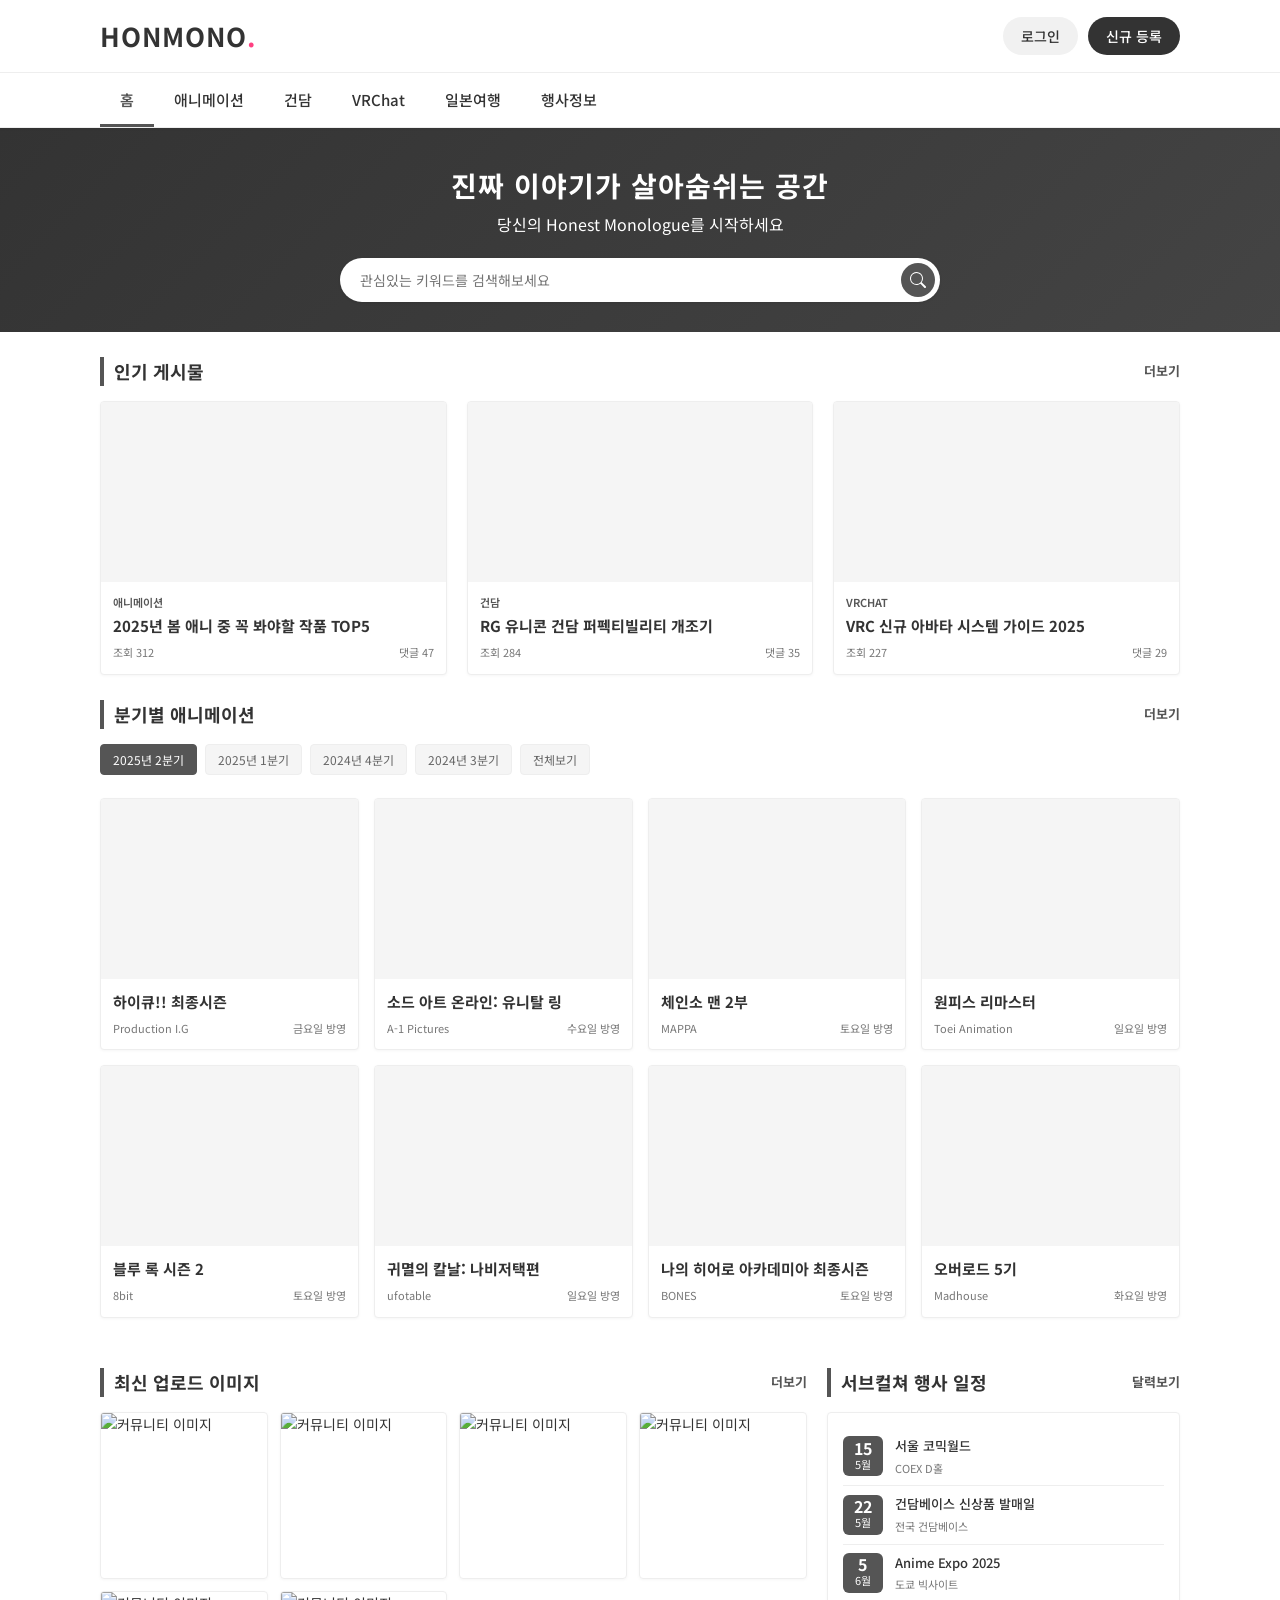
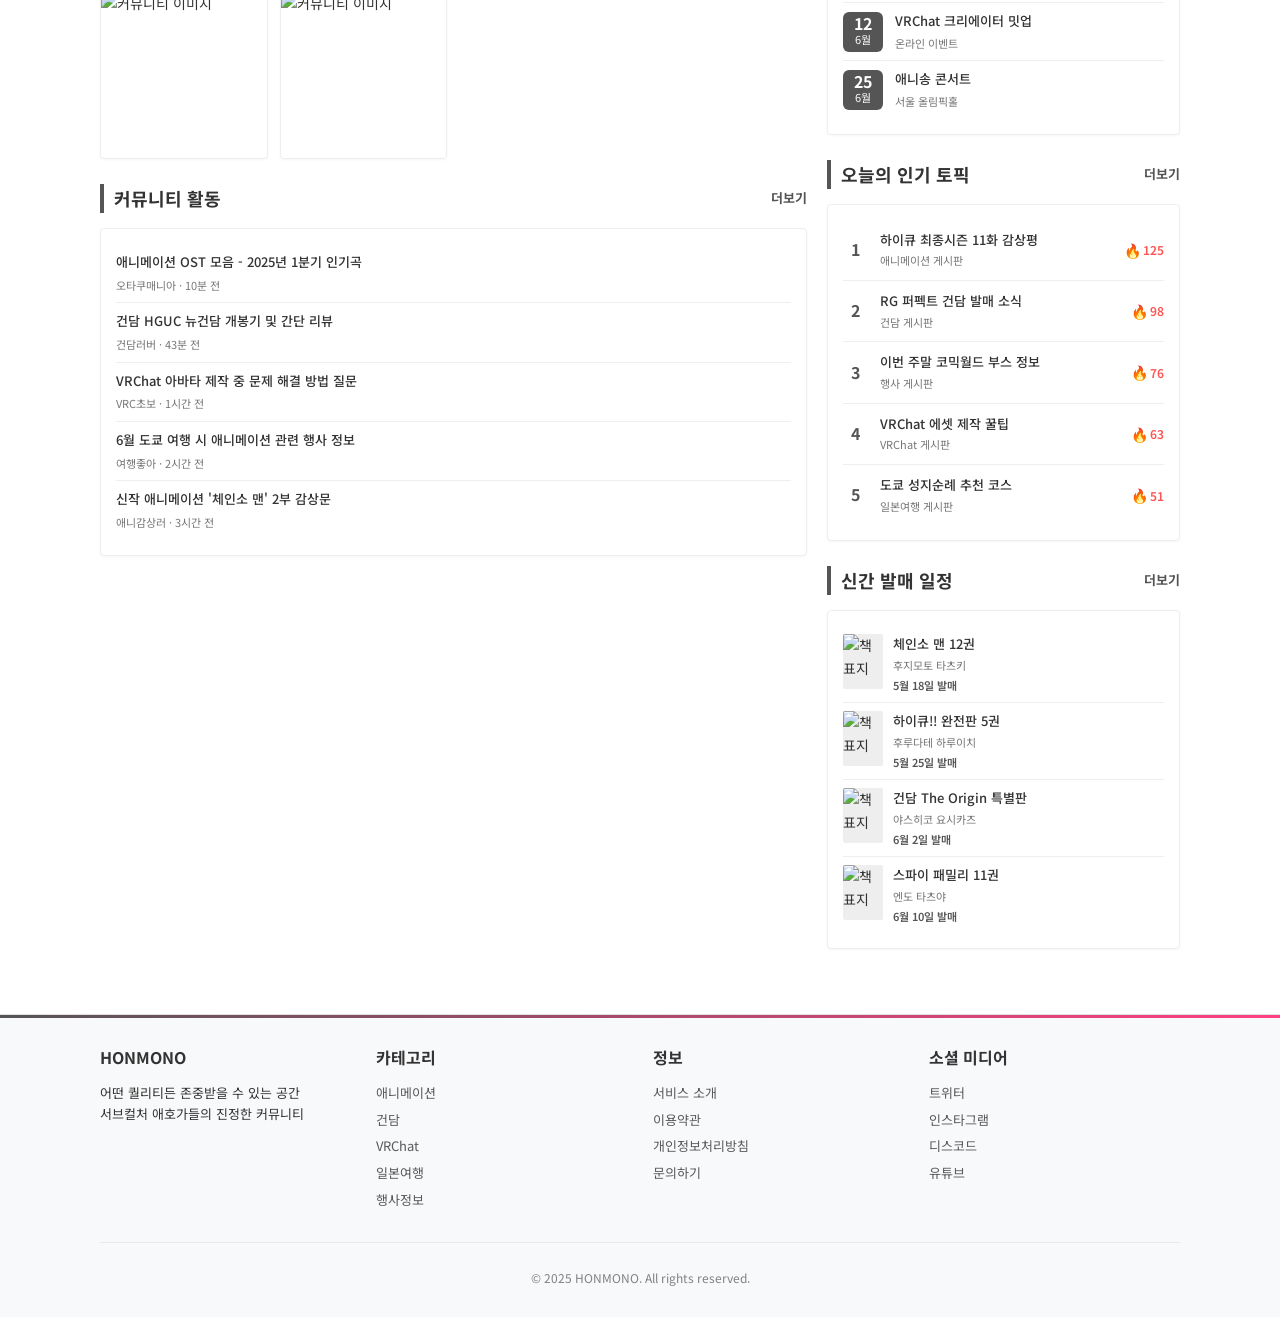
==== commit 6e772986: "Update index.html" ====
--- a/index.html
+++ b/index.html
@@ -20,6 +20,7 @@
       --border-color: #EEEEEE;
       --card-shadow: 0 1px 3px rgba(0, 0, 0, 0.04);
       --hover-bg: #F5F5F5; /* 호버 배경색 */
+font-size: 16px;
     }
     
     * {
@@ -29,25 +30,27 @@
       font-family: 'Noto Sans KR', sans-serif;
     }
     
-    body {
-      background-color: var(--background);
-      color: var(--dark-text);
-      line-height: 1.6;
-      font-size: 14px;
-      min-height: 100vh; /* 최소 높이를 화면 높이로 설정 */
-    }
+body {
+  background-color: var(--background);
+  color: var(--dark-text);
+  line-height: 1.6;
+  font-size: 14px;
+  min-height: 100vh;
+  min-width: 320px; /* 최소 너비 추가 */
+}
     
     a {
       text-decoration: none;
       color: inherit;
     }
     
-    .container {
-      width: 90%;
-      max-width: 1080px; /* 최대 너비를 1080px로 제한 */
-      margin: 0 auto;
-      padding: 0;
-    }
+.container {
+  width: 90%;
+  max-width: 1080px; /* 두 페이지 모두 동일한 최대 너비 */
+  margin: 0 auto;
+  padding: 0;
+  box-sizing: border-box; /* 추가: 패딩을 너비에 포함 */
+}
     
     /* 애니메이션 정의 */
     @keyframes fadeIn {
@@ -77,6 +80,173 @@
       50% { opacity: 1; transform: scale(1.01); } /* 크기 변화 매우 미세하게 */
       100% { opacity: 0.95; transform: scale(1); }
     }
+/* 추가 애니메이션 정의 */
+@keyframes slideInRight {
+  from { opacity: 0; transform: translateX(30px); }
+  to { opacity: 1; transform: translateX(0); }
+}
+
+/* 추가 애니메이션 정의 */
+@keyframes slideInRight {
+  from { opacity: 0; transform: translateX(30px); }
+  to { opacity: 1; transform: translateX(0); }
+}
+
+@keyframes slideInLeft {
+  from { opacity: 0; transform: translateX(-30px); }
+  to { opacity: 1; transform: translateX(0); }
+}
+
+@keyframes zoomIn {
+  from { opacity: 0; transform: scale(0.9); }
+  to { opacity: 1; transform: scale(1); }
+}
+
+@keyframes bounce {
+  0%, 20%, 50%, 80%, 100% { transform: translateY(0); }
+  40% { transform: translateY(-15px); }
+  60% { transform: translateY(-7px); }
+}
+
+@keyframes floatingCard {
+  0% { transform: translateY(0); }
+  50% { transform: translateY(-8px); }
+  100% { transform: translateY(0); }
+}
+
+@keyframes staggerFadeIn {
+  from { opacity: 0; transform: translateY(20px); }
+  to { opacity: 1; transform: translateY(0); }
+}
+
+/* 로고 점 효과 */
+.logo span {
+  color: var(--accent); /* 로고의 점만 핑크색 */
+  transition: all 0.3s ease;
+}
+
+.logo:hover span {
+  transform: scale(1.2);
+}
+
+/* 네비게이션 활성 메뉴 효과 강화 */
+.main-nav ul li a.active::after {
+  content: '';
+  position: absolute;
+  bottom: 0;
+  left: 0;
+  width: 100%;
+  height: 3px;
+  background-color: var(--primary);
+  animation: slideInRight 0.5s ease;
+}
+
+/* 검색 버튼 효과 */
+.search-btn:hover {
+  background-color: var(--primary-dark);
+  transform: rotate(90deg);
+}
+
+.search-btn svg {
+  transition: all 0.3s ease;
+}
+
+.search-btn:hover svg {
+  transform: scale(1.2);
+}
+
+/* 카드 및 아이템 효과 */
+.post-card, .image-item, .feed-item, .event-item, .topic-item, .release-item {
+  position: relative;
+  overflow: hidden;
+}
+
+/* 빛 지나가는 효과를 위한 가상 요소 */
+.post-card::before, .image-item::before, .topic-item::before, .event-item::before, .release-item::before {
+  content: '';
+  position: absolute;
+  top: 0;
+  left: 0;
+  width: 100%;
+  height: 100%;
+  background: linear-gradient(120deg, transparent, rgba(255, 255, 255, 0.2), transparent);
+  transform: translateX(-100%);
+  transition: all 0.5s ease;
+  z-index: 1;
+  pointer-events: none;
+}
+
+/* 호버 시 빛 효과 애니메이션 */
+.post-card:hover::before, .image-item:hover::before, .topic-item:hover::before, .event-item:hover::before, .release-item:hover::before {
+  transform: translateX(100%);
+}
+
+/* 플로팅 효과가 있는 카드 (인기 게시물에 적용) */
+.post-card:nth-child(1) {
+  animation: floatingCard 6s infinite ease-in-out;
+}
+
+.post-card:nth-child(2) {
+  animation: floatingCard 7s infinite ease-in-out;
+  animation-delay: 0.5s;
+}
+
+.post-card:nth-child(3) {
+  animation: floatingCard 5s infinite ease-in-out;
+  animation-delay: 1s;
+}
+
+/* 인기 토픽 순위 호버 효과 */
+.topic-rank {
+  transition: all 0.3s ease;
+}
+
+.topic-item:hover .topic-rank {
+  transform: scale(1.2);
+}
+
+/* 행사 캘린더 날짜 효과 */
+.event-date {
+  transition: all 0.3s ease;
+}
+
+.event-item:hover .event-date {
+  transform: scale(1.1) rotate(3deg);
+}
+
+/* 푸터 섹션 효과 */
+.footer-section h3::after {
+  content: '';
+  position: absolute;
+  bottom: -5px;
+  left: 0;
+  width: 40px;
+  height: 2px;
+  background-color: var(--accent);
+  transition: all 0.3s ease;
+}
+
+.footer-section:hover h3::after {
+  width: 100%;
+}
+
+/* 푸터 상단 그라데이션 효과 */
+footer {
+  position: relative;
+  overflow: hidden;
+}
+
+footer::before {
+  content: '';
+  position: absolute;
+  top: 0;
+  left: 0;
+  width: 100%;
+  height: 3px;
+  background: linear-gradient(90deg, var(--primary), var(--accent), var(--primary));
+  background-size: 200% 100%;
+  animation: gradientShift 10s ease infinite;
+}
     
     /* 헤더 - 건스타 스타일 */
     header {
@@ -301,11 +471,11 @@
     }
     
     /* 섹션 공통 스타일 */
-    section {
-      margin: 25px 0;
-      padding: 0;
-      animation: fadeIn 0.8s ease-out;
-    }
+section {
+  margin: 25px 0;
+  padding: 0;
+  animation: fadeIn 0.8s ease-out;
+}
     
     .section-title {
       font-size: 18px;
@@ -802,12 +972,12 @@
     }
     
     /* 그리드 레이아웃 */
-    .grid-layout {
-      display: grid;
-      grid-template-columns: 2fr 1fr;
-      gap: 20px;
-      margin-top: 20px;
-    }
+.grid-layout {
+  display: grid;
+  grid-template-columns: 2fr 1fr;
+  gap: 20px;
+  margin-top: 20px;
+}
     
     /* 반응형 설계 */
     @media (max-width: 900px) {
@@ -865,9 +1035,9 @@
   <!-- 헤더 -->
   <header>
     <div class="container header-container">
-      <div class="logo">
-        <a href="#">HONMONO<span>.</span></a>
-      </div>
+<div class="logo">
+  <a href="index.html">HONMONO<span>.</span></a>
+</div>
       <div class="user-actions">
         <a href="#" class="login-btn">로그인</a>
         <a href="#" class="signup-btn">신규 등록</a>
@@ -875,15 +1045,16 @@
     </div>
     <div class="navigation-container">
       <div class="container">
-        <nav class="main-nav">
-          <ul>
-            <li><a href="#" class="active">애니메이션</a></li>
-            <li><a href="#">건담</a></li>
-            <li><a href="#">VRChat</a></li>
-            <li><a href="#">일본여행</a></li>
-            <li><a href="#">행사정보</a></li>
-          </ul>
-        </nav>
+<nav class="main-nav">
+  <ul>
+    <li><a href="index.html" class="active">홈</a></li>
+    <li><a href="anime.html">애니메이션</a></li>
+    <li><a href="gundam.html">건담</a></li>
+    <li><a href="vrchat.html">VRChat</a></li>
+    <li><a href="travel.html">일본여행</a></li>
+    <li><a href="events.html">행사정보</a></li>
+  </ul>
+</nav>
       </div>
     </div>
   </header>
@@ -902,8 +1073,7 @@
         </button>
         <div class="keywords">
           <span class="keyword-badge">짱구는못말려</span>
-          <span class="keyword-badge">스파이패밀
-<span class="keyword-badge">스파이패밀리</span>
+          <span class="keyword-badge">스파이패밀리</span>
           <span class="keyword-badge">원피스</span>
           <span class="keyword-badge">건담시드</span>
           <span class="keyword-badge">에반게리온</span>
@@ -1368,16 +1538,94 @@
   </footer>
   
   <!-- 자바스크립트 - 효과 최소화 -->
-  <script>
-    // 필터 버튼 활성화 기능
-    document.addEventListener('DOMContentLoaded', function() {
-      document.querySelectorAll('.filter-btn').forEach(btn => {
-        btn.addEventListener('click', function() {
-          document.querySelectorAll('.filter-btn').forEach(b => b.classList.remove('active'));
-          this.classList.add('active');
-        });
-      });
+<!-- 자바스크립트 - 향상된 효과 -->
+<script>
+  // 필터 버튼 활성화 기능 + 추가 효과
+  document.addEventListener('DOMContentLoaded', function() {
+// 필터 버튼 활성화 기능 + 추가 효과
+document.addEventListener('DOMContentLoaded', function() {
+  // 기존 필터 버튼 기능
+  document.querySelectorAll('.filter-btn').forEach(btn => {
+    btn.addEventListener('click', function() {
+      document.querySelectorAll('.filter-btn').forEach(b => b.classList.remove('active'));
+      this.classList.add('active');
     });
-  </script>
+  });
+  
+  // 애니메이션 카드에 인덱스 설정하여 시차 애니메이션 적용
+  const cards = document.querySelectorAll('.post-card, .image-item');
+  cards.forEach((card, index) => {
+    card.style.setProperty('--card-index', index % 8); // 8개 단위로 반복
+    card.style.animationDelay = `${index * 0.1}s`;
+    card.style.opacity = '0';
+    card.style.animation = `staggerFadeIn 0.5s ease forwards ${index * 0.1}s`;
+  });
+  
+  // 피드 아이템 애니메이션
+  const feedItems = document.querySelectorAll('.feed-item, .topic-item, .event-item, .release-item');
+  feedItems.forEach((item, index) => {
+    item.style.setProperty('--item-index', index % 10);
+    item.style.opacity = '0';
+    item.style.animation = `slideInLeft 0.5s ease forwards ${index * 0.05}s`;
+  });
+  
+  // 스크롤 이벤트에 따른 애니메이션 효과
+  const animateOnScroll = () => {
+    const elements = document.querySelectorAll('.section-title, .popular-posts, .anime-list, .community-images, .activity-feed, .event-calendar, .hot-topics, .new-releases');
+    
+    elements.forEach(el => {
+      const elementTop = el.getBoundingClientRect().top;
+      const elementBottom = el.getBoundingClientRect().bottom;
+      const isVisible = (elementTop < window.innerHeight - 50) && (elementBottom > 0);
+      
+      if (isVisible && !el.classList.contains('animated')) {
+        el.classList.add('animated');
+        
+        if (el.classList.contains('section-title')) {
+          el.style.animation = 'slideInLeft 0.6s ease forwards';
+        } else {
+          el.style.animation = 'fadeIn 0.8s ease forwards';
+        }
+      }
+    });
+  };
+  
+  // 초기 로드 시 애니메이션 실행
+  animateOnScroll();
+  
+  // 스크롤 이벤트 리스너 추가
+  window.addEventListener('scroll', animateOnScroll);
+  
+  // 검색창 포커스 효과
+  const searchInput = document.querySelector('.search-input');
+  if (searchInput) {
+    searchInput.addEventListener('focus', function() {
+      this.style.transform = 'translateY(-2px)';
+      this.style.boxShadow = '0 2px 15px rgba(0, 0, 0, 0.15)';
+    });
+    
+    searchInput.addEventListener('blur', function() {
+      this.style.transform = '';
+      this.style.boxShadow = '';
+    });
+  }
+  
+  // 키워드 배지 클릭 효과
+  document.querySelectorAll('.keyword-badge').forEach(badge => {
+    badge.addEventListener('click', function() {
+      this.style.transform = 'scale(1.1)';
+      setTimeout(() => {
+        this.style.transform = '';
+      }, 300);
+      
+      if (searchInput) {
+        searchInput.value = this.textContent;
+        searchInput.focus();
+      }
+    });
+  });
+});
+  });
+</script>
 </body>
 </html>
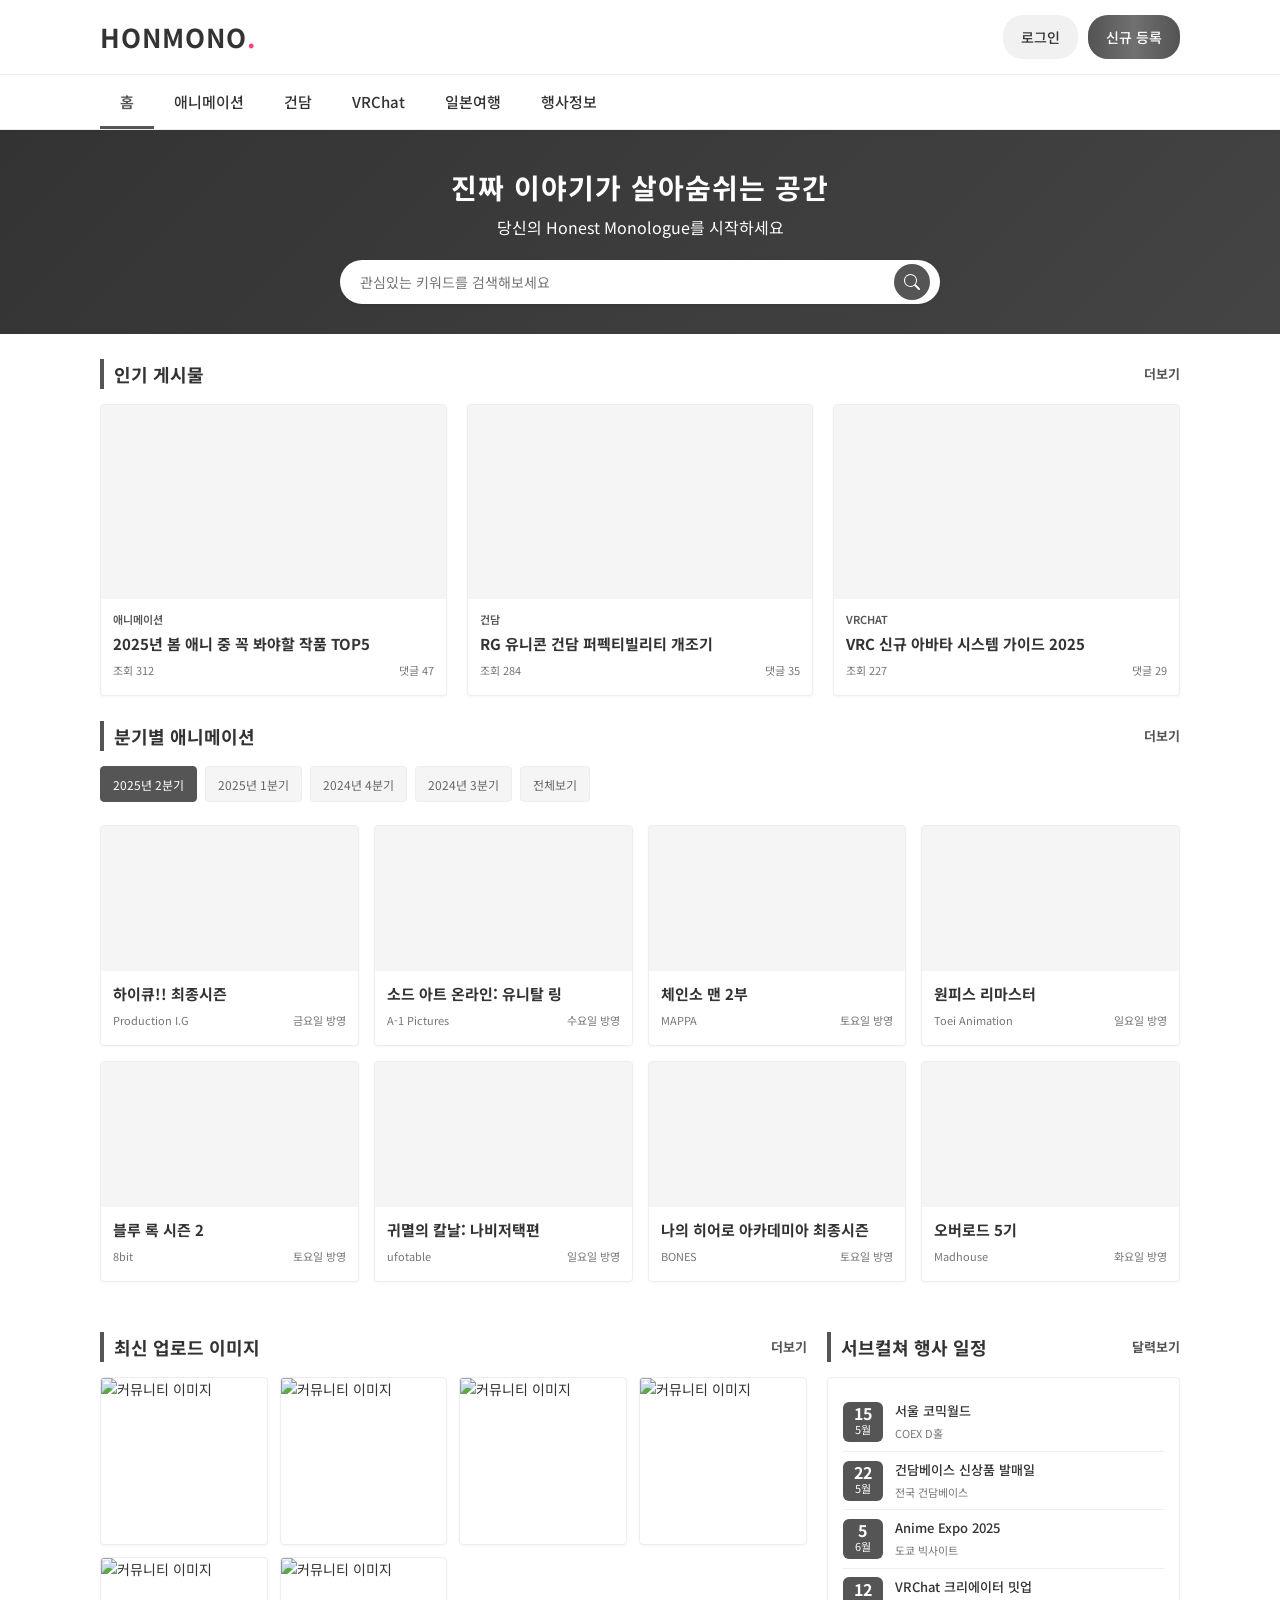
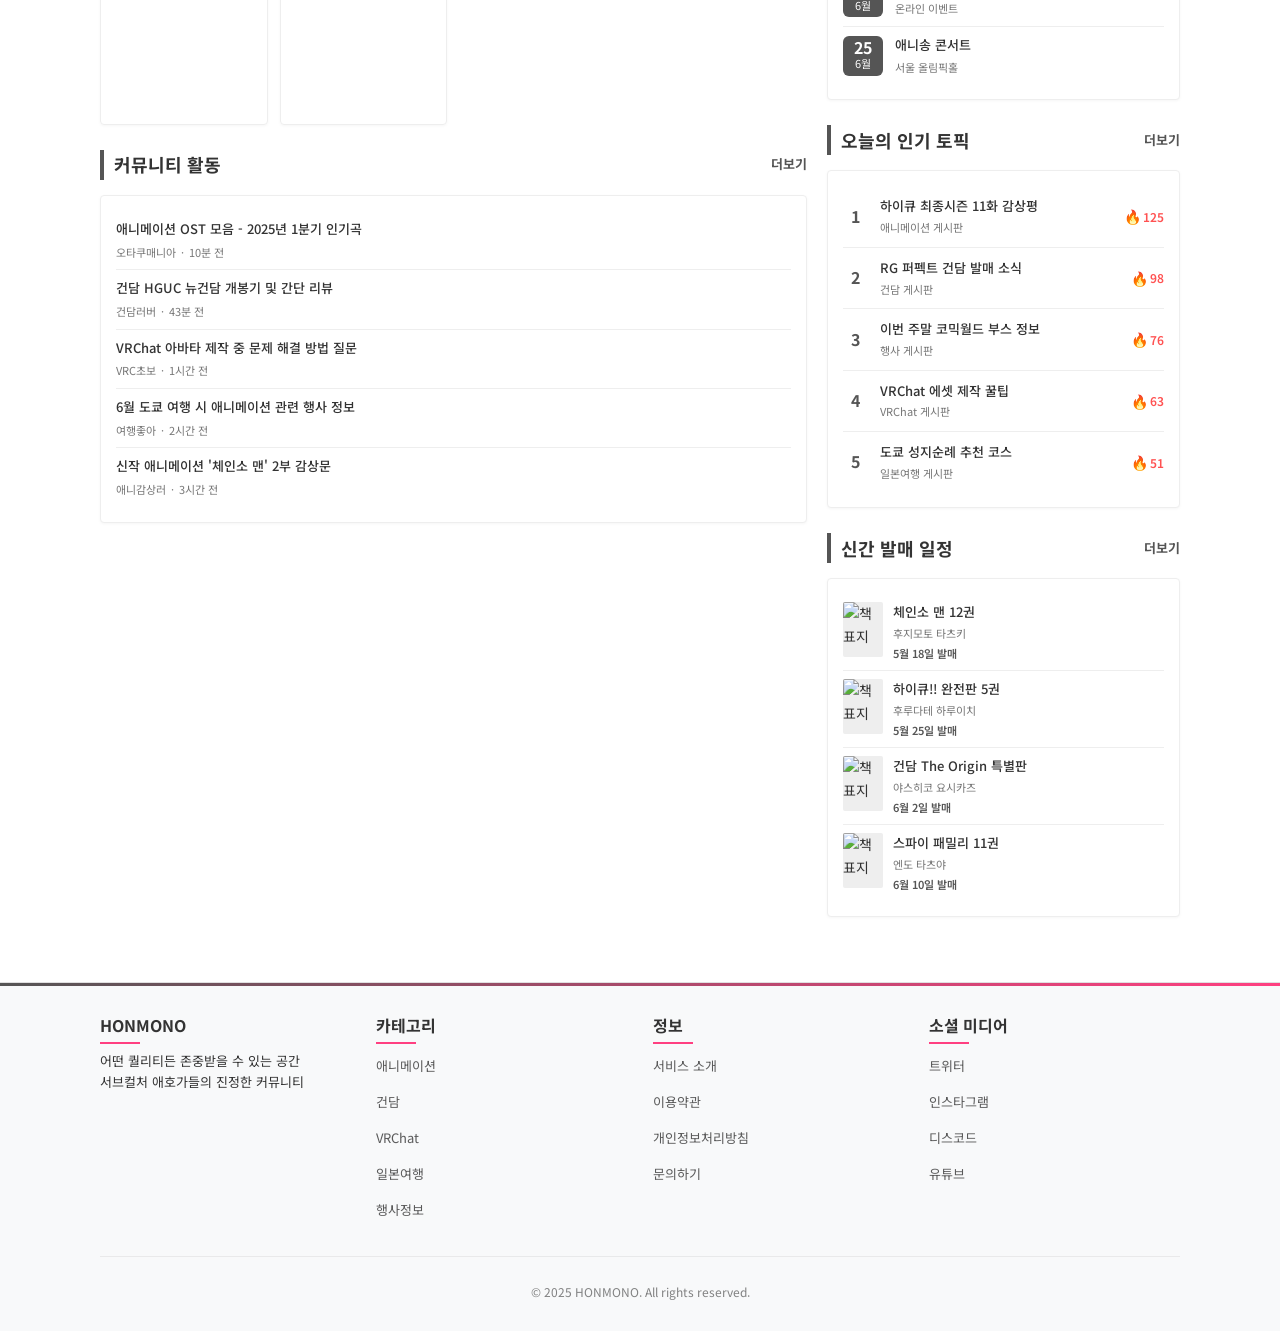
==== commit 568397b0: "Update index.html" ====
--- a/index.html
+++ b/index.html
@@ -20,7 +20,6 @@
       --border-color: #EEEEEE;
       --card-shadow: 0 1px 3px rgba(0, 0, 0, 0.04);
       --hover-bg: #F5F5F5; /* 호버 배경색 */
-font-size: 16px;
     }
     
     * {
@@ -30,27 +29,25 @@
       font-family: 'Noto Sans KR', sans-serif;
     }
     
-body {
-  background-color: var(--background);
-  color: var(--dark-text);
-  line-height: 1.6;
-  font-size: 14px;
-  min-height: 100vh;
-  min-width: 320px; /* 최소 너비 추가 */
-}
+    body {
+      background-color: var(--background);
+      color: var(--dark-text);
+      line-height: 1.6;
+      font-size: 14px;
+      min-height: 100vh; /* 최소 높이를 화면 높이로 설정 */
+    }
     
     a {
       text-decoration: none;
       color: inherit;
     }
     
-.container {
-  width: 90%;
-  max-width: 1080px; /* 두 페이지 모두 동일한 최대 너비 */
-  margin: 0 auto;
-  padding: 0;
-  box-sizing: border-box; /* 추가: 패딩을 너비에 포함 */
-}
+    .container {
+      width: 95%;
+      max-width: 1080px; /* 최대 너비를 1080px로 제한 */
+      margin: 0 auto;
+      padding: 0;
+    }
     
     /* 애니메이션 정의 */
     @keyframes fadeIn {
@@ -58,7 +55,21 @@
       to { opacity: 1; transform: translateY(0); }
     }
     
-    /* 텍스트에 빛이 지나가는 효과 */
+    @keyframes slideInRight {
+      from { opacity: 0; transform: translateX(30px); }
+      to { opacity: 1; transform: translateX(0); }
+    }
+    
+    @keyframes slideInLeft {
+      from { opacity: 0; transform: translateX(-30px); }
+      to { opacity: 1; transform: translateX(0); }
+    }
+    
+    @keyframes zoomIn {
+      from { opacity: 0; transform: scale(0.9); }
+      to { opacity: 1; transform: scale(1); }
+    }
+    
     @keyframes shine {
       0% {
         background-position: -100% 0;
@@ -74,179 +85,22 @@
       100% { background-position: 0% 50%; }
     }
     
-    /* 매우 미세하게 숨쉬는 효과를 위한 애니메이션 */
     @keyframes verySubtleBreathing {
       0% { opacity: 0.95; transform: scale(1); }
       50% { opacity: 1; transform: scale(1.01); } /* 크기 변화 매우 미세하게 */
       100% { opacity: 0.95; transform: scale(1); }
     }
-/* 추가 애니메이션 정의 */
-@keyframes slideInRight {
-  from { opacity: 0; transform: translateX(30px); }
-  to { opacity: 1; transform: translateX(0); }
-}
-
-/* 추가 애니메이션 정의 */
-@keyframes slideInRight {
-  from { opacity: 0; transform: translateX(30px); }
-  to { opacity: 1; transform: translateX(0); }
-}
-
-@keyframes slideInLeft {
-  from { opacity: 0; transform: translateX(-30px); }
-  to { opacity: 1; transform: translateX(0); }
-}
-
-@keyframes zoomIn {
-  from { opacity: 0; transform: scale(0.9); }
-  to { opacity: 1; transform: scale(1); }
-}
-
-@keyframes bounce {
-  0%, 20%, 50%, 80%, 100% { transform: translateY(0); }
-  40% { transform: translateY(-15px); }
-  60% { transform: translateY(-7px); }
-}
-
-@keyframes floatingCard {
-  0% { transform: translateY(0); }
-  50% { transform: translateY(-8px); }
-  100% { transform: translateY(0); }
-}
-
-@keyframes staggerFadeIn {
-  from { opacity: 0; transform: translateY(20px); }
-  to { opacity: 1; transform: translateY(0); }
-}
-
-/* 로고 점 효과 */
-.logo span {
-  color: var(--accent); /* 로고의 점만 핑크색 */
-  transition: all 0.3s ease;
-}
-
-.logo:hover span {
-  transform: scale(1.2);
-}
-
-/* 네비게이션 활성 메뉴 효과 강화 */
-.main-nav ul li a.active::after {
-  content: '';
-  position: absolute;
-  bottom: 0;
-  left: 0;
-  width: 100%;
-  height: 3px;
-  background-color: var(--primary);
-  animation: slideInRight 0.5s ease;
-}
-
-/* 검색 버튼 효과 */
-.search-btn:hover {
-  background-color: var(--primary-dark);
-  transform: rotate(90deg);
-}
-
-.search-btn svg {
-  transition: all 0.3s ease;
-}
-
-.search-btn:hover svg {
-  transform: scale(1.2);
-}
-
-/* 카드 및 아이템 효과 */
-.post-card, .image-item, .feed-item, .event-item, .topic-item, .release-item {
-  position: relative;
-  overflow: hidden;
-}
-
-/* 빛 지나가는 효과를 위한 가상 요소 */
-.post-card::before, .image-item::before, .topic-item::before, .event-item::before, .release-item::before {
-  content: '';
-  position: absolute;
-  top: 0;
-  left: 0;
-  width: 100%;
-  height: 100%;
-  background: linear-gradient(120deg, transparent, rgba(255, 255, 255, 0.2), transparent);
-  transform: translateX(-100%);
-  transition: all 0.5s ease;
-  z-index: 1;
-  pointer-events: none;
-}
-
-/* 호버 시 빛 효과 애니메이션 */
-.post-card:hover::before, .image-item:hover::before, .topic-item:hover::before, .event-item:hover::before, .release-item:hover::before {
-  transform: translateX(100%);
-}
-
-/* 플로팅 효과가 있는 카드 (인기 게시물에 적용) */
-.post-card:nth-child(1) {
-  animation: floatingCard 6s infinite ease-in-out;
-}
-
-.post-card:nth-child(2) {
-  animation: floatingCard 7s infinite ease-in-out;
-  animation-delay: 0.5s;
-}
-
-.post-card:nth-child(3) {
-  animation: floatingCard 5s infinite ease-in-out;
-  animation-delay: 1s;
-}
-
-/* 인기 토픽 순위 호버 효과 */
-.topic-rank {
-  transition: all 0.3s ease;
-}
-
-.topic-item:hover .topic-rank {
-  transform: scale(1.2);
-}
-
-/* 행사 캘린더 날짜 효과 */
-.event-date {
-  transition: all 0.3s ease;
-}
-
-.event-item:hover .event-date {
-  transform: scale(1.1) rotate(3deg);
-}
-
-/* 푸터 섹션 효과 */
-.footer-section h3::after {
-  content: '';
-  position: absolute;
-  bottom: -5px;
-  left: 0;
-  width: 40px;
-  height: 2px;
-  background-color: var(--accent);
-  transition: all 0.3s ease;
-}
-
-.footer-section:hover h3::after {
-  width: 100%;
-}
-
-/* 푸터 상단 그라데이션 효과 */
-footer {
-  position: relative;
-  overflow: hidden;
-}
-
-footer::before {
-  content: '';
-  position: absolute;
-  top: 0;
-  left: 0;
-  width: 100%;
-  height: 3px;
-  background: linear-gradient(90deg, var(--primary), var(--accent), var(--primary));
-  background-size: 200% 100%;
-  animation: gradientShift 10s ease infinite;
-}
+    
+    @keyframes floatingCard {
+      0% { transform: translateY(0); }
+      50% { transform: translateY(-8px); }
+      100% { transform: translateY(0); }
+    }
+    
+    @keyframes staggerFadeIn {
+      from { opacity: 0; transform: translateY(20px); }
+      to { opacity: 1; transform: translateY(0); }
+    }
     
     /* 헤더 - 건스타 스타일 */
     header {
@@ -264,6 +118,7 @@
       justify-content: space-between;
       align-items: center;
       margin-bottom: 15px;
+      flex-wrap: wrap;
     }
     
     .logo {
@@ -282,6 +137,11 @@
     
     .logo span {
       color: var(--accent); /* 로고의 점만 핑크색 */
+      transition: all 0.3s ease;
+    }
+    
+    .logo:hover span {
+      transform: scale(1.2);
     }
     
     /* 사용자 액션 버튼 */
@@ -296,6 +156,10 @@
       font-size: 14px;
       font-weight: 500;
       transition: all 0.3s ease;
+      min-height: 44px; /* 터치 디바이스 최소 높이 */
+      display: inline-flex;
+      align-items: center;
+      justify-content: center;
     }
     
     .login-btn {
@@ -306,10 +170,25 @@
     .signup-btn {
       background-color: #333;
       color: white;
+      position: relative;
+      overflow: hidden;
+    }
+    
+    .signup-btn::before {
+      content: '';
+      position: absolute;
+      top: -50%;
+      left: -50%;
+      width: 200%;
+      height: 200%;
+      background: linear-gradient(45deg, transparent, rgba(255,255,255,0.3), transparent);
+      transform: rotate(45deg);
+      animation: shine 3s infinite;
     }
     
     .login-btn:hover {
       background-color: #e5e5e5;
+      transform: translateY(-3px);
     }
     
     .signup-btn:hover {
@@ -333,13 +212,15 @@
     }
     
     .main-nav ul li a {
-      display: block;
+      display: flex;
+      align-items: center;
       padding: 15px 20px;
       font-size: 15px;
       font-weight: 500;
       color: #333;
       transition: all 0.2s ease;
       position: relative;
+      min-height: 44px; /* 터치 디바이스 최소 높이 */
     }
     
     .main-nav ul li a:hover {
@@ -359,6 +240,7 @@
       width: 100%;
       height: 3px;
       background-color: var(--primary);
+      animation: slideInRight 0.5s ease;
     }
     
     /* 검색창 */
@@ -397,48 +279,53 @@
       text-align: center;
     }
     
-    .search-box {
-      position: relative;
-      max-width: 600px;
-      margin: 20px auto 0;
-      animation: fadeIn 1s ease-out;
-    }
-    
-    .search-input {
-      width: 100%;
-      padding: 12px 20px;
-      border: none;
-      border-radius: 30px;
-      font-size: 14px;
-      box-shadow: 0 1px 3px rgba(0, 0, 0, 0.1);
+.search-box {
+  position: relative;
+  max-width: 600px;
+  margin: 20px auto 0;
+  animation: fadeIn 1s ease-out;
+}
+
+.search-input {
+  width: 100%;
+  padding: 12px 20px;
+  padding-right: 50px; /* 버튼 공간 충분히 확보 */
+  border: none;
+  border-radius: 30px;
+  font-size: 14px;
+  box-shadow: 0 1px 3px rgba(0, 0, 0, 0.1);
+  min-height: 44px;
+}
+
+.search-btn {
+  position: absolute;
+  top: 50%;
+  right: 10px;
+  transform: translateY(-50%);
+  background-color: var(--primary);
+  color: white;
+  border: none;
+  border-radius: 50%;
+  width: 36px;
+  height: 36px;
+  cursor: pointer;
+  display: flex;
+  align-items: center;
+  justify-content: center;
+  transition: all 0.3s ease;
+}
+
+.search-btn:hover {
+  background-color: var(--primary-dark);
+  transform: translateY(-50%) rotate(90deg);
+}
+    
+    .search-btn svg {
       transition: all 0.3s ease;
     }
     
-    .search-input:focus {
-      outline: none;
-      box-shadow: 0 2px 15px rgba(0, 0, 0, 0.15);
-      transform: translateY(-2px);
-    }
-    
-    .search-btn {
-      position: absolute;
-      right: 5px;
-      top: 5px;
-      background-color: var(--primary);
-      color: white;
-      border: none;
-      border-radius: 50%;
-      width: 34px;
-      height: 34px;
-      cursor: pointer;
-      display: flex;
-      align-items: center;
-      justify-content: center;
-      transition: all 0.3s ease;
-    }
-    
-    .search-btn:hover {
-      background-color: var(--primary-dark);
+    .search-btn:hover svg {
+      transform: scale(1.2);
     }
     
     .keywords {
@@ -458,6 +345,9 @@
       font-size: 12px;
       transition: all 0.3s ease;
       cursor: pointer;
+      min-height: 30px; /* 터치 디바이스 최소 높이 */
+      display: inline-flex;
+      align-items: center;
     }
     
     .keyword-badge:hover {
@@ -471,11 +361,11 @@
     }
     
     /* 섹션 공통 스타일 */
-section {
-  margin: 25px 0;
-  padding: 0;
-  animation: fadeIn 0.8s ease-out;
-}
+    section {
+      margin: 25px 0;
+      padding: 0;
+      animation: fadeIn 0.8s ease-out;
+    }
     
     .section-title {
       font-size: 18px;
@@ -487,12 +377,16 @@
       display: flex;
       justify-content: space-between;
       align-items: center;
+      flex-wrap: wrap;
     }
     
     .view-more {
       font-size: 13px;
       color: var(--primary);
       transition: all 0.3s ease;
+      display: flex;
+      align-items: center;
+      min-height: 30px; /* 터치 디바이스 최소 높이 */
     }
     
     .view-more:hover {
@@ -514,6 +408,52 @@
       box-shadow: var(--card-shadow);
       transition: all 0.3s ease;
       border: 1px solid var(--border-color);
+      max-width: 100%;
+      position: relative;
+    }
+    
+    /* 카드 플로팅 효과 */
+    .post-card:nth-child(1) {
+      animation: floatingCard 6s infinite ease-in-out;
+    }
+    
+    .post-card:nth-child(2) {
+      animation: floatingCard 7s infinite ease-in-out;
+      animation-delay: 0.5s;
+    }
+    
+    .post-card:nth-child(3) {
+      animation: floatingCard 5s infinite ease-in-out;
+      animation-delay: 1s;
+    }
+    
+    /* 빛 지나가는 효과 */
+    .post-card::before, 
+    .image-item::before, 
+    .topic-item::before, 
+    .event-item::before, 
+    .release-item::before,
+    .feed-item::before {
+      content: '';
+      position: absolute;
+      top: 0;
+      left: 0;
+      width: 100%;
+      height: 100%;
+      background: linear-gradient(120deg, transparent, rgba(255, 255, 255, 0.2), transparent);
+      transform: translateX(-100%);
+      transition: all 0.5s ease;
+      z-index: 1;
+      pointer-events: none;
+    }
+    
+    .post-card:hover::before, 
+    .image-item:hover::before, 
+    .topic-item:hover::before, 
+    .event-item:hover::before, 
+    .release-item:hover::before,
+    .feed-item:hover::before {
+      transform: translateX(100%);
     }
     
     .post-card:hover {
@@ -522,11 +462,14 @@
     }
     
     .post-image {
-      height: 180px;
+      height: 0;
+      padding-bottom: 56.25%; /* 16:9 비율 유지 */
       background-position: center;
       background-size: cover;
       background-color: #f5f5f5;
       transition: all 0.5s ease;
+      position: relative;
+      max-width: 100%;
     }
     
     .post-card:hover .post-image {
@@ -554,6 +497,7 @@
       -webkit-line-clamp: 2;
       -webkit-box-orient: vertical;
       overflow: hidden;
+      word-wrap: break-word;
     }
     
     .post-meta {
@@ -561,6 +505,11 @@
       color: #777;
       display: flex;
       justify-content: space-between;
+      flex-wrap: wrap;
+    }
+    
+    .post-meta span {
+      margin-bottom: 4px;
     }
     
     /* 분기 애니메이션 섹션 */
@@ -588,6 +537,10 @@
       white-space: nowrap;
       transition: all 0.3s ease;
       color: #666;
+      min-height: 36px; /* 터치 디바이스 최소 높이 */
+      display: inline-flex;
+      align-items: center;
+      justify-content: center;
     }
     
     .filter-btn:hover {
@@ -641,6 +594,7 @@
       height: 100%;
       object-fit: cover;
       transition: all 0.5s ease;
+      max-width: 100%;
     }
     
     .image-item:hover img {
@@ -679,6 +633,8 @@
       padding: 8px 0;
       border-bottom: 1px solid var(--border-color);
       transition: all 0.3s ease;
+      position: relative;
+      overflow: hidden;
     }
     
     .feed-item:hover {
@@ -695,6 +651,7 @@
       font-weight: 500;
       margin-bottom: 4px;
       font-size: 13px;
+      word-wrap: break-word;
     }
     
     .feed-item:hover .feed-title {
@@ -704,6 +661,9 @@
     .feed-meta {
       font-size: 11px;
       color: #777;
+      display: flex;
+      flex-wrap: wrap;
+      gap: 5px;
     }
     
     /* 행사 캘린더 */
@@ -722,6 +682,8 @@
       padding: 8px 0;
       border-bottom: 1px solid var(--border-color);
       transition: all 0.3s ease;
+      position: relative;
+      overflow: hidden;
     }
     
     .event-item:hover {
@@ -746,6 +708,11 @@
       align-items: center;
       margin-right: 12px;
       flex-shrink: 0;
+      transition: all 0.3s ease;
+    }
+    
+    .event-item:hover .event-date {
+      transform: scale(1.1) rotate(3deg);
     }
     
     .event-day {
@@ -761,12 +728,15 @@
     
     .event-info {
       flex: 1;
+      min-width: 0; /* 텍스트 오버플로우 방지 */
     }
     
     .event-title {
       font-weight: 500;
       margin-bottom: 3px;
       font-size: 13px;
+      word-wrap: break-word;
+      white-space: normal;
     }
     
     .event-item:hover .event-title {
@@ -776,6 +746,7 @@
     .event-location {
       font-size: 11px;
       color: #777;
+      word-wrap: break-word;
     }
     
     /* 오늘의 인기 토픽 섹션 */
@@ -794,6 +765,8 @@
       padding: 10px 0;
       border-bottom: 1px solid var(--border-color);
       transition: all 0.3s ease;
+      position: relative;
+      overflow: hidden;
     }
     
     .topic-item:hover {
@@ -813,16 +786,24 @@
       margin-right: 12px;
       min-width: 25px;
       text-align: center;
+      transition: all 0.3s ease;
+    }
+    
+    .topic-item:hover .topic-rank {
+      transform: scale(1.2);
     }
     
     .topic-info {
       flex: 1;
+      min-width: 0; /* 텍스트 오버플로우 방지 */
     }
     
     .topic-title {
       font-weight: 500;
       font-size: 13px;
       margin-bottom: 2px;
+      word-wrap: break-word;
+      white-space: normal;
     }
     
     .topic-item:hover .topic-title {
@@ -832,6 +813,7 @@
     .topic-meta {
       font-size: 11px;
       color: #777;
+      word-wrap: break-word;
     }
     
     .topic-heat {
@@ -840,6 +822,8 @@
       color: #FF5252;
       display: flex;
       align-items: center;
+      margin-left: 8px;
+      white-space: nowrap;
     }
     
     .topic-heat .icon {
@@ -862,6 +846,8 @@
       padding: 8px 0;
       border-bottom: 1px solid var(--border-color);
       transition: all 0.3s ease;
+      position: relative;
+      overflow: hidden;
     }
     
     .release-item:hover {
@@ -882,6 +868,7 @@
       flex-shrink: 0;
       border-radius: 2px;
       overflow: hidden;
+      transition: all 0.3s ease;
     }
     
     .release-item:hover .release-cover {
@@ -892,16 +879,19 @@
       width: 100%;
       height: 100%;
       object-fit: cover;
+      max-width: 100%;
     }
     
     .release-info {
       flex: 1;
+      min-width: 0; /* 텍스트 오버플로우 방지 */
     }
     
     .release-title {
       font-weight: 500;
       font-size: 13px;
       margin-bottom: 2px;
+      word-wrap: break-word;
     }
     
     .release-item:hover .release-title {
@@ -912,6 +902,7 @@
       font-size: 11px;
       color: #777;
       margin-bottom: 2px;
+      word-wrap: break-word;
     }
     
     .release-date {
@@ -928,6 +919,31 @@
       margin-top: 40px;
       font-size: 13px;
       border-top: 1px solid #E0E0E0;
+      position: relative;
+      overflow: hidden;
+    }
+    /* 푸터 */
+    footer {
+      background-color: var(--dark-bg);
+      color: var(--light-text);
+      padding: 30px 0;
+      margin-top: 40px;
+      font-size: 13px;
+      border-top: 1px solid #E0E0E0;
+      position: relative;
+      overflow: hidden;
+    }
+    
+    footer::before {
+      content: '';
+      position: absolute;
+      top: 0;
+      left: 0;
+      width: 100%;
+      height: 3px;
+      background: linear-gradient(90deg, var(--primary), var(--accent), var(--primary));
+      background-size: 200% 100%;
+      animation: gradientShift 10s ease infinite;
     }
     
     .footer-content {
@@ -936,10 +952,27 @@
       gap: 25px;
     }
     
-    .footer-section h3 {
-      margin-bottom: 12px;
-      color: var(--primary-dark);
-      font-size: 16px;
+   .footer-section h3 {
+  margin-bottom: 12px;
+  color: var(--primary-dark);
+  font-size: 16px;
+  position: relative;
+  display: inline-block; /* 텍스트 너비만큼만 차지하도록 설정 */
+}
+
+.footer-section h3::after {
+  content: '';
+  position: absolute;
+  bottom: -5px;
+  left: 0;
+  width: 40px; /* 초기 너비 */
+  height: 2px;
+  background-color: var(--accent);
+  transition: all 0.3s ease;
+}
+    
+    .footer-section:hover h3::after {
+      width: 100%;
     }
     
     .footer-section ul {
@@ -953,13 +986,16 @@
     .footer-section ul li a {
       opacity: 0.8;
       transition: all 0.3s ease;
+      display: inline-block;
+      min-height: 30px;
+      display: flex;
+      align-items: center;
     }
     
     .footer-section ul li a:hover {
       opacity: 1;
       color: var(--primary);
       transform: translateX(3px);
-      display: inline-block;
     }
     
     .footer-bottom {
@@ -972,34 +1008,32 @@
     }
     
     /* 그리드 레이아웃 */
-.grid-layout {
-  display: grid;
-  grid-template-columns: 2fr 1fr;
-  gap: 20px;
-  margin-top: 20px;
-}
+    .grid-layout {
+      display: grid;
+      grid-template-columns: 2fr 1fr;
+      gap: 20px;
+      margin-top: 20px;
+    }
     
     /* 반응형 설계 */
     @media (max-width: 900px) {
       .anime-list {
         grid-template-columns: repeat(3, 1fr); /* 중간 화면에서 3열 */
       }
+      
+      .popular-posts {
+        grid-template-columns: repeat(auto-fill, minmax(220px, 1fr));
+      }
     }
     
     @media (max-width: 768px) {
-      .grid-layout {
-        grid-template-columns: 1fr;
-      }
-      
-      .popular-posts,
-      .anime-list,
-      .community-images {
-        grid-template-columns: repeat(auto-fill, minmax(45%, 1fr));
-      }
-      
       .header-container {
         flex-direction: column;
         align-items: center;
+      }
+      
+      .logo {
+        margin-bottom: 10px;
       }
       
       .user-actions {
@@ -1021,12 +1055,101 @@
         padding: 12px 15px;
         white-space: nowrap;
       }
+      
+      .grid-layout {
+        grid-template-columns: 1fr;
+      }
+      
+      .popular-posts,
+      .anime-list,
+      .community-images {
+        grid-template-columns: repeat(auto-fill, minmax(45%, 1fr));
+      }
+      
+      .search-container h1 {
+        font-size: 22px;
+      }
+      
+      .search-container p {
+        font-size: 14px;
+      }
+      
+      .filter-btn, .keyword-badge {
+        padding: 4px 10px;
+        font-size: 11px;
+      }
+      
+      .topic-heat {
+        display: none; /* 모바일에서는 히트 표시 숨김 */
+      }
+      
+      .footer-content {
+        grid-template-columns: repeat(2, 1fr); /* 모바일에서는 2열로 */
+      }
     }
     
     @media (max-width: 600px) {
       .anime-list {
         grid-template-columns: repeat(2, 1fr); /* 작은 화면에서 2열 */
       }
+      
+      .popular-posts {
+        grid-template-columns: 1fr; /* 모바일에서는 한 열로 */
+        gap: 15px;
+      }
+      
+      .community-images {
+        grid-template-columns: repeat(2, 1fr);
+      }
+      
+      .section-title {
+        font-size: 16px;
+      }
+      
+      .post-title, .anime-title {
+        font-size: 14px;
+      }
+      
+      .footer-content {
+        grid-template-columns: 1fr; /* 초소형 화면에서는 1열로 */
+      }
+      
+      .event-date {
+        width: 35px;
+        height: 35px;
+        margin-right: 8px;
+      }
+      
+      .event-day {
+        font-size: 14px;
+      }
+      
+      .event-month {
+        font-size: 10px;
+      }
+      
+      .search-input {
+        padding: 10px 15px;
+      }
+      
+      .search-btn {
+  position: absolute;
+  right: 5px; /* 오른쪽 여백 유지 */
+  top: 50%; /* 중앙 배치 */
+  transform: translateY(-50%); /* 수직 중앙 정렬 */
+  background-color: var(--primary);
+  color: white;
+  border: none;
+  border-radius: 50%;
+  width: 34px; /* 크기 조정 (44px → 34px) */
+  height: 34px; /* 크기 조정 (44px → 34px) */
+  cursor: pointer;
+  display: flex;
+  align-items: center;
+  justify-content: center;
+  transition: all 0.3s ease;
+  z-index: 5;
+}
     }
   </style>
   <link href="https://fonts.googleapis.com/css2?family=Noto+Sans+KR:wght@400;500;700&display=swap" rel="stylesheet">
@@ -1035,9 +1158,9 @@
   <!-- 헤더 -->
   <header>
     <div class="container header-container">
-<div class="logo">
-  <a href="index.html">HONMONO<span>.</span></a>
-</div>
+      <div class="logo">
+        <a href="index.html">HONMONO<span>.</span></a>
+      </div>
       <div class="user-actions">
         <a href="#" class="login-btn">로그인</a>
         <a href="#" class="signup-btn">신규 등록</a>
@@ -1045,16 +1168,16 @@
     </div>
     <div class="navigation-container">
       <div class="container">
-<nav class="main-nav">
-  <ul>
-    <li><a href="index.html" class="active">홈</a></li>
-    <li><a href="anime.html">애니메이션</a></li>
-    <li><a href="gundam.html">건담</a></li>
-    <li><a href="vrchat.html">VRChat</a></li>
-    <li><a href="travel.html">일본여행</a></li>
-    <li><a href="events.html">행사정보</a></li>
-  </ul>
-</nav>
+        <nav class="main-nav">
+          <ul>
+            <li><a href="index.html" class="active">홈</a></li>
+            <li><a href="anime.html">애니메이션</a></li>
+            <li><a href="gundam.html">건담</a></li>
+            <li><a href="vrchat.html">VRChat</a></li>
+            <li><a href="travel.html">일본여행</a></li>
+            <li><a href="events.html">행사정보</a></li>
+          </ul>
+        </nav>
       </div>
     </div>
   </header>
@@ -1064,12 +1187,12 @@
     <div class="container">
       <h1>진짜 이야기가 살아숨쉬는 공간</h1>
       <p>당신의 Honest Monologue를 시작하세요</p>
-      <div class="search-box">
-        <input type="text" class="search-input" placeholder="관심있는 키워드를 검색해보세요">
-        <button class="search-btn">
-          <svg xmlns="http://www.w3.org/2000/svg" width="16" height="16" fill="currentColor" viewBox="0 0 16 16">
-            <path d="M11.742 10.344a6.5 6.5 0 1 0-1.397 1.398h-.001c.03.04.062.078.098.115l3.85 3.85a1 1 0 0 0 1.415-1.414l-3.85-3.85a1.007 1.007 0 0 0-.115-.1zM12 6.5a5.5 5.5 0 1 1-11 0 5.5 5.5 0 0 1 11 0z"/>
-          </svg>
+      <div class="search-box" onsubmit="event.preventDefault(); alert('검색 기능은 아직 준비 중입니다!');">
+  <input type="text" class="search-input" placeholder="관심있는 키워드를 검색해보세요">
+  <button type="submit" class="search-btn">
+    <svg xmlns="http://www.w3.org/2000/svg" width="16" height="16" fill="currentColor" viewBox="0 0 16 16">
+      <path d="M11.742 10.344a6.5 6.5 0 1 0-1.397 1.398h-.001c.03.04.062.078.098.115l3.85 3.85a1 1 0 0 0 1.415-1.414l-3.85-3.85a1.007 1.007 0 0 0-.115-.1zM12 6.5a5.5 5.5 0 1 1-11 0 5.5 5.5 0 0 1 11 0z"/>
+    </svg>
         </button>
         <div class="keywords">
           <span class="keyword-badge">짱구는못말려</span>
@@ -1094,7 +1217,7 @@
       </div>
       <div class="popular-posts">
         <div class="post-card">
-          <div class="post-image" style="background-image: url('/api/placeholder/400/320');"></div>
+          <div class="post-image" style="background-image: url('https://via.placeholder.com/400x320');"></div>
           <div class="post-content">
             <div class="post-category">애니메이션</div>
             <h3 class="post-title">2025년 봄 애니 중 꼭 봐야할 작품 TOP5</h3>
@@ -1105,7 +1228,7 @@
           </div>
         </div>
         <div class="post-card">
-          <div class="post-image" style="background-image: url('/api/placeholder/400/320');"></div>
+          <div class="post-image" style="background-image: url('https://via.placeholder.com/400x320');"></div>
           <div class="post-content">
             <div class="post-category">건담</div>
             <h3 class="post-title">RG 유니콘 건담 퍼펙티빌리티 개조기</h3>
@@ -1116,7 +1239,7 @@
           </div>
         </div>
         <div class="post-card">
-          <div class="post-image" style="background-image: url('/api/placeholder/400/320');"></div>
+          <div class="post-image" style="background-image: url('https://via.placeholder.com/400x320');"></div>
           <div class="post-content">
             <div class="post-category">VRChat</div>
             <h3 class="post-title">VRC 신규 아바타 시스템 가이드 2025</h3>
@@ -1144,7 +1267,7 @@
       </div>
       <div class="anime-list">
         <div class="post-card">
-          <div class="post-image" style="background-image: url('/api/placeholder/400/320');"></div>
+          <div class="post-image" style="background-image: url('https://via.placeholder.com/400x320');"></div>
           <div class="post-content">
             <h3 class="post-title">하이큐!! 최종시즌</h3>
             <div class="post-meta">
@@ -1154,7 +1277,7 @@
           </div>
         </div>
         <div class="post-card">
-          <div class="post-image" style="background-image: url('/api/placeholder/400/320');"></div>
+          <div class="post-image" style="background-image: url('https://via.placeholder.com/400x320');"></div>
           <div class="post-content">
             <h3 class="post-title">소드 아트 온라인: 유니탈 링</h3>
             <div class="post-meta">
@@ -1164,7 +1287,7 @@
           </div>
         </div>
         <div class="post-card">
-          <div class="post-image" style="background-image: url('/api/placeholder/400/320');"></div>
+          <div class="post-image" style="background-image: url('https://via.placeholder.com/400x320');"></div>
           <div class="post-content">
             <h3 class="post-title">체인소 맨 2부</h3>
             <div class="post-meta">
@@ -1174,7 +1297,7 @@
           </div>
         </div>
         <div class="post-card">
-          <div class="post-image" style="background-image: url('/api/placeholder/400/320');"></div>
+          <div class="post-image" style="background-image: url('https://via.placeholder.com/400x320');"></div>
           <div class="post-content">
             <h3 class="post-title">원피스 리마스터</h3>
             <div class="post-meta">
@@ -1185,7 +1308,7 @@
         </div>
         <!-- 추가된 애니메이션 아이템 (총 8개가 되도록) -->
         <div class="post-card">
-          <div class="post-image" style="background-image: url('/api/placeholder/400/320');"></div>
+          <div class="post-image" style="background-image: url('https://via.placeholder.com/400x320');"></div>
           <div class="post-content">
             <h3 class="post-title">블루 록 시즌 2</h3>
             <div class="post-meta">
@@ -1195,7 +1318,7 @@
           </div>
         </div>
         <div class="post-card">
-          <div class="post-image" style="background-image: url('/api/placeholder/400/320');"></div>
+          <div class="post-image" style="background-image: url('https://via.placeholder.com/400x320');"></div>
           <div class="post-content">
             <h3 class="post-title">귀멸의 칼날: 나비저택편</h3>
             <div class="post-meta">
@@ -1205,7 +1328,7 @@
           </div>
         </div>
         <div class="post-card">
-          <div class="post-image" style="background-image: url('/api/placeholder/400/320');"></div>
+          <div class="post-image" style="background-image: url('https://via.placeholder.com/400x320');"></div>
           <div class="post-content">
             <h3 class="post-title">나의 히어로 아카데미아 최종시즌</h3>
             <div class="post-meta">
@@ -1215,7 +1338,7 @@
           </div>
         </div>
         <div class="post-card">
-          <div class="post-image" style="background-image: url('/api/placeholder/400/320');"></div>
+          <div class="post-image" style="background-image: url('https://via.placeholder.com/400x320');"></div>
           <div class="post-content">
             <h3 class="post-title">오버로드 5기</h3>
             <div class="post-meta">
@@ -1237,27 +1360,27 @@
           </div>
           <div class="community-images">
             <div class="image-item">
-              <img src="/api/placeholder/400/400" alt="커뮤니티 이미지">
+              <img src="https://via.placeholder.com/400x400" alt="커뮤니티 이미지">
               <div class="image-info">건담 # RX-78-2</div>
             </div>
             <div class="image-item">
-              <img src="/api/placeholder/400/400" alt="커뮤니티 이미지">
+              <img src="https://via.placeholder.com/400x400" alt="커뮤니티 이미지">
               <div class="image-info">애니 # 하이큐</div>
             </div>
             <div class="image-item">
-              <img src="/api/placeholder/400/400" alt="커뮤니티 이미지">
+              <img src="https://via.placeholder.com/400x400" alt="커뮤니티 이미지">
               <div class="image-info">VRC # 아바타</div>
             </div>
             <div class="image-item">
-              <img src="/api/placeholder/400/400" alt="커뮤니티 이미지">
+              <img src="https://via.placeholder.com/400x400" alt="커뮤니티 이미지">
               <div class="image-info">건담 # 프리덤</div>
             </div>
             <div class="image-item">
-              <img src="/api/placeholder/400/400" alt="커뮤니티 이미지">
+              <img src="https://via.placeholder.com/400x400" alt="커뮤니티 이미지">
               <div class="image-info">애니 # 스파이패밀리</div>
             </div>
             <div class="image-item">
-              <img src="/api/placeholder/400/400" alt="커뮤니티 이미지">
+              <img src="https://via.placeholder.com/400x400" alt="커뮤니티 이미지">
               <div class="image-info">VRC # 월드</div>
             </div>
           </div>
@@ -1450,7 +1573,7 @@
           <div class="new-releases">
             <div class="release-item">
               <div class="release-cover">
-                <img src="/api/placeholder/120/160" alt="책 표지">
+                <img src="https://via.placeholder.com/120x160" alt="책 표지">
               </div>
               <div class="release-info">
                 <div class="release-title">체인소 맨 12권</div>
@@ -1460,7 +1583,7 @@
             </div>
             <div class="release-item">
               <div class="release-cover">
-                <img src="/api/placeholder/120/160" alt="책 표지">
+                <img src="https://via.placeholder.com/120x160" alt="책 표지">
               </div>
               <div class="release-info">
                 <div class="release-title">하이큐!! 완전판 5권</div>
@@ -1470,7 +1593,7 @@
             </div>
             <div class="release-item">
               <div class="release-cover">
-                <img src="/api/placeholder/120/160" alt="책 표지">
+                <img src="https://via.placeholder.com/120x160" alt="책 표지">
               </div>
               <div class="release-info">
                 <div class="release-title">건담 The Origin 특별판</div>
@@ -1480,7 +1603,7 @@
             </div>
             <div class="release-item">
               <div class="release-cover">
-                <img src="/api/placeholder/120/160" alt="책 표지">
+                <img src="https://via.placeholder.com/120x160" alt="책 표지">
               </div>
               <div class="release-info">
                 <div class="release-title">스파이 패밀리 11권</div>
@@ -1536,96 +1659,215 @@
       </div>
     </div>
   </footer>
-  
-  <!-- 자바스크립트 - 효과 최소화 -->
-<!-- 자바스크립트 - 향상된 효과 -->
-<script>
-  // 필터 버튼 활성화 기능 + 추가 효과
-  document.addEventListener('DOMContentLoaded', function() {
-// 필터 버튼 활성화 기능 + 추가 효과
-document.addEventListener('DOMContentLoaded', function() {
-  // 기존 필터 버튼 기능
-  document.querySelectorAll('.filter-btn').forEach(btn => {
-    btn.addEventListener('click', function() {
-      document.querySelectorAll('.filter-btn').forEach(b => b.classList.remove('active'));
-      this.classList.add('active');
+  <!-- 자바스크립트 - 효과 추가 -->
+  <script>
+    document.addEventListener('DOMContentLoaded', function() {
+      // 애니메이션 카드 및 이미지 아이템에 시차 애니메이션 적용
+      const cards = document.querySelectorAll('.post-card, .image-item');
+      cards.forEach((card, index) => {
+        card.style.setProperty('--card-index', index % 12);
+        setTimeout(() => {
+          card.style.opacity = '1';
+        }, index * 100);
+      });
+      
+      // 피드 아이템, 토픽 아이템, 이벤트 아이템에 시차 애니메이션 적용
+      const listItems = document.querySelectorAll('.feed-item, .topic-item, .event-item, .release-item');
+      listItems.forEach((item, index) => {
+        item.style.setProperty('--item-index', index % 10);
+        setTimeout(() => {
+          item.style.opacity = '1';
+          item.style.transform = 'translateX(0)';
+        }, 500 + index * 50);
+      });
+      
+      // 필터 버튼 활성화 기능
+      document.querySelectorAll('.filter-btn').forEach(btn => {
+        btn.addEventListener('click', function() {
+          document.querySelectorAll('.filter-btn').forEach(b => b.classList.remove('active'));
+          this.classList.add('active');
+          
+          // 클릭 효과 추가
+          this.style.transform = 'scale(1.05)';
+          setTimeout(() => {
+            this.style.transform = '';
+          }, 200);
+        });
+      });
+      
+      // 키워드 배지 클릭 효과
+      document.querySelectorAll('.keyword-badge').forEach(badge => {
+        badge.addEventListener('click', function() {
+          const searchInput = document.querySelector('.search-input');
+          if(searchInput) {
+            searchInput.value = this.textContent;
+            searchInput.focus();
+          }
+          
+          // 클릭 효과
+          this.style.transform = 'scale(1.1) translateY(-2px)';
+          setTimeout(() => {
+            this.style.transform = '';
+          }, 200);
+        });
+      });
+      
+      // 검색창 포커스 효과
+      const searchInput = document.querySelector('.search-input');
+      if(searchInput) {
+        searchInput.addEventListener('focus', function() {
+          const searchBox = this.closest('.search-box');
+          if(searchBox) {
+            searchBox.style.transform = 'translateY(-3px)';
+            searchBox.style.boxShadow = '0 5px 15px rgba(0, 0, 0, 0.1)';
+          }
+        });
+        
+        searchInput.addEventListener('blur', function() {
+          const searchBox = this.closest('.search-box');
+          if(searchBox) {
+            searchBox.style.transform = '';
+            searchBox.style.boxShadow = '';
+          }
+        });
+      }
+      
+      // 스크롤 이벤트에 따른 애니메이션 효과
+      const animateOnScroll = () => {
+        const sections = document.querySelectorAll('section');
+        
+        sections.forEach(section => {
+          const sectionTop = section.getBoundingClientRect().top;
+          const sectionBottom = section.getBoundingClientRect().bottom;
+          const isVisible = (sectionTop < window.innerHeight - 100) && (sectionBottom > 0);
+          
+          if (isVisible && !section.classList.contains('animated')) {
+            section.classList.add('animated');
+            
+            // 섹션 내부 요소들 애니메이션
+            const title = section.querySelector('.section-title');
+            if(title) {
+              title.style.opacity = '0';
+              title.style.transform = 'translateX(-20px)';
+              setTimeout(() => {
+                title.style.transition = 'all 0.6s ease';
+                title.style.opacity = '1';
+                title.style.transform = 'translateX(0)';
+              }, 100);
+            }
+            
+            // 섹션 내 카드 요소들 애니메이션
+            const items = section.querySelectorAll('.post-card, .image-item, .feed-item, .topic-item, .event-item, .release-item');
+            items.forEach((item, index) => {
+              item.style.opacity = '0';
+              item.style.transform = 'translateY(20px)';
+              setTimeout(() => {
+                item.style.transition = 'all 0.5s ease';
+                item.style.opacity = '1';
+                item.style.transform = 'translateY(0)';
+              }, 200 + index * 50);
+            });
+          }
+        });
+      };
+      
+      // 초기 로드 시 애니메이션 실행
+      setTimeout(animateOnScroll, 500);
+      
+      // 스크롤 이벤트 리스너 추가
+      window.addEventListener('scroll', animateOnScroll);
+      
+      // 링크 효과
+      document.querySelectorAll('a').forEach(link => {
+        link.addEventListener('mouseenter', function() {
+          if(!this.querySelector('.logo')) { // 로고 링크는 제외
+            this.style.transition = 'all 0.3s ease';
+          }
+        });
+      });
+      
+      // 이미지 지연 로딩
+      const lazyLoadImages = () => {
+        const images = document.querySelectorAll('.post-image, .image-item img, .release-cover img');
+        
+        images.forEach(img => {
+          // 이미지가 뷰포트에 들어왔는지 확인
+          const rect = img.getBoundingClientRect();
+          const isInViewport = (
+            rect.top >= 0 &&
+            rect.left >= 0 &&
+            rect.bottom <= (window.innerHeight || document.documentElement.clientHeight) &&
+            rect.right <= (window.innerWidth || document.documentElement.clientWidth)
+          );
+          
+          // 뷰포트에 있으면 배경 이미지나 이미지 소스 로드
+          if(isInViewport) {
+            if(img.classList.contains('post-image')) {
+              img.style.backgroundImage = img.getAttribute('data-src') || img.style.backgroundImage;
+            } else {
+              img.src = img.getAttribute('data-src') || img.src;
+            }
+            
+            // 이미지가 로드되면 애니메이션 적용
+            img.classList.add('loaded');
+          }
+        });
+      };
+      
+      // 초기 이미지 로딩
+      setTimeout(lazyLoadImages, 300);
+      
+      // 스크롤 시 이미지 로딩
+      window.addEventListener('scroll', lazyLoadImages);
+      
+      // 모바일에서 터치 효과 추가
+      const addTouchEffects = () => {
+        const touchableElements = document.querySelectorAll('.post-card, .image-item, .feed-item, .topic-item, .event-item, .release-item, .filter-btn, .keyword-badge, .login-btn, .signup-btn');
+        
+        touchableElements.forEach(el => {
+          el.addEventListener('touchstart', function() {
+            this.style.transition = 'all 0.3s ease';
+            this.style.transform = 'scale(0.98)';
+          });
+          
+          el.addEventListener('touchend', function() {
+            this.style.transform = '';
+          });
+        });
+      };
+      
+      // 모바일 터치 효과 적용
+      if('ontouchstart' in window) {
+        addTouchEffects();
+      }
+      
+      // 푸터 애니메이션
+      const footer = document.querySelector('footer');
+      if(footer) {
+        window.addEventListener('scroll', function() {
+          const footerTop = footer.getBoundingClientRect().top;
+          const isVisible = footerTop < window.innerHeight;
+          
+          if(isVisible && !footer.classList.contains('animated')) {
+            footer.classList.add('animated');
+            
+            // 푸터 내 요소 애니메이션
+            const sections = footer.querySelectorAll('.footer-section');
+            sections.forEach((section, index) => {
+              section.style.opacity = '0';
+              section.style.transform = 'translateY(20px)';
+              setTimeout(() => {
+                section.style.transition = 'all 0.5s ease';
+                section.style.opacity = '1';
+                section.style.transform = 'translateY(0)';
+              }, 100 + index * 100);
+            });
+          }
+        });
+      }
     });
-  });
-  
-  // 애니메이션 카드에 인덱스 설정하여 시차 애니메이션 적용
-  const cards = document.querySelectorAll('.post-card, .image-item');
-  cards.forEach((card, index) => {
-    card.style.setProperty('--card-index', index % 8); // 8개 단위로 반복
-    card.style.animationDelay = `${index * 0.1}s`;
-    card.style.opacity = '0';
-    card.style.animation = `staggerFadeIn 0.5s ease forwards ${index * 0.1}s`;
-  });
-  
-  // 피드 아이템 애니메이션
-  const feedItems = document.querySelectorAll('.feed-item, .topic-item, .event-item, .release-item');
-  feedItems.forEach((item, index) => {
-    item.style.setProperty('--item-index', index % 10);
-    item.style.opacity = '0';
-    item.style.animation = `slideInLeft 0.5s ease forwards ${index * 0.05}s`;
-  });
-  
-  // 스크롤 이벤트에 따른 애니메이션 효과
-  const animateOnScroll = () => {
-    const elements = document.querySelectorAll('.section-title, .popular-posts, .anime-list, .community-images, .activity-feed, .event-calendar, .hot-topics, .new-releases');
-    
-    elements.forEach(el => {
-      const elementTop = el.getBoundingClientRect().top;
-      const elementBottom = el.getBoundingClientRect().bottom;
-      const isVisible = (elementTop < window.innerHeight - 50) && (elementBottom > 0);
-      
-      if (isVisible && !el.classList.contains('animated')) {
-        el.classList.add('animated');
-        
-        if (el.classList.contains('section-title')) {
-          el.style.animation = 'slideInLeft 0.6s ease forwards';
-        } else {
-          el.style.animation = 'fadeIn 0.8s ease forwards';
-        }
-      }
-    });
-  };
-  
-  // 초기 로드 시 애니메이션 실행
-  animateOnScroll();
-  
-  // 스크롤 이벤트 리스너 추가
-  window.addEventListener('scroll', animateOnScroll);
-  
-  // 검색창 포커스 효과
-  const searchInput = document.querySelector('.search-input');
-  if (searchInput) {
-    searchInput.addEventListener('focus', function() {
-      this.style.transform = 'translateY(-2px)';
-      this.style.boxShadow = '0 2px 15px rgba(0, 0, 0, 0.15)';
-    });
-    
-    searchInput.addEventListener('blur', function() {
-      this.style.transform = '';
-      this.style.boxShadow = '';
-    });
-  }
-  
-  // 키워드 배지 클릭 효과
-  document.querySelectorAll('.keyword-badge').forEach(badge => {
-    badge.addEventListener('click', function() {
-      this.style.transform = 'scale(1.1)';
-      setTimeout(() => {
-        this.style.transform = '';
-      }, 300);
-      
-      if (searchInput) {
-        searchInput.value = this.textContent;
-        searchInput.focus();
-      }
-    });
-  });
-});
-  });
-</script>
+  </script>
 </body>
 </html>
+
+   
